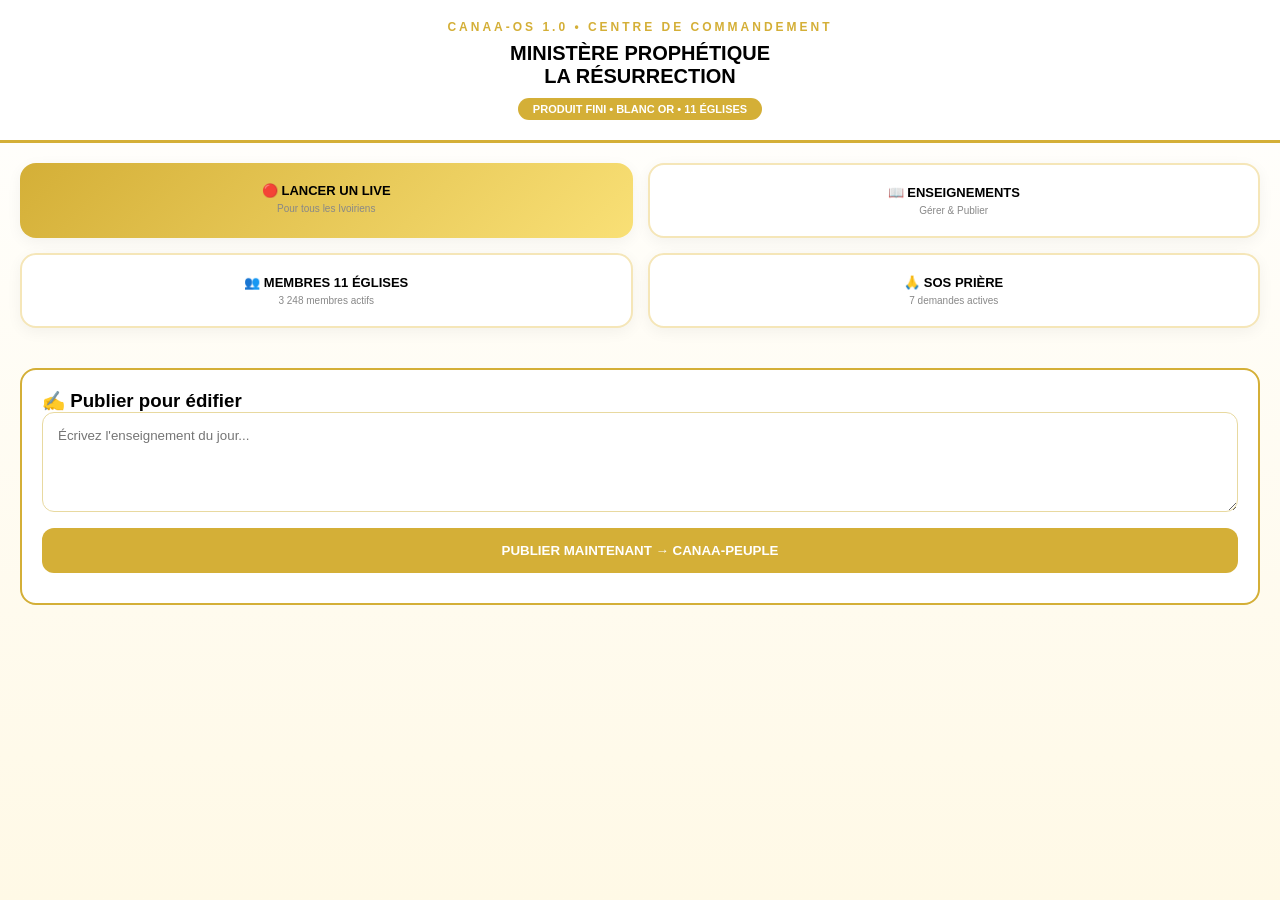
==== index.html @ 822b2a78 "Add initial index.html with layout and styles" ====
<!DOCTYPE html>
<html lang="fr">
<head>
<meta charset="UTF-8">
<meta name="viewport" content="width=device-width, initial-scale=1.0">
<title>CANAA-OS | LA RESURRECTION</title>
<style>
:root{--gold:#D4AF37;--white:#fff;--dark:#1A1A1A}
*{margin:0;padding:0;box-sizing:border-box;font-family:Segoe UI,sans-serif}
body{background:linear-gradient(#fff,#FFF9E6);min-height:100vh}
.header{background:#fff;border-bottom:3px solid var(--gold);padding:20px;text-align:center}
.header h1{font-size:12px;letter-spacing:3px;color:var(--gold);font-weight:800}
.header h2{font-size:20px;font-weight:900;text-transform:uppercase;margin-top:8px}
.badge{background:var(--gold);color:#fff;padding:5px 15px;border-radius:20px;font-size:11px;font-weight:700;margin-top:10px;display:inline-block}
.grid{display:grid;grid-template-columns:1fr 1fr;gap:15px;padding:20px}
.card{background:#fff;border:2px solid #F5E6B8;border-radius:16px;padding:20px;text-align:center;box-shadow:0 4px 15px rgba(0,0,0,.05)}
.card.gold{background:linear-gradient(135deg,#D4AF37,#F9E076);border:none}
.card h3{font-size:13px;font-weight:800}
.card p{font-size:10px;color:#888;margin-top:5px}
.publish{margin:20px;background:#fff;border-radius:16px;padding:20px;border:2px solid var(--gold)}
textarea{width:100%;border:1.5px solid #E8D9A0;border-radius:12px;padding:15px;min-height:100px;outline:none}
.btn{width:100%;margin-top:12px;background:var(--gold);color:#fff;border:none;padding:15px;border-radius:12px;font-weight:800;cursor:pointer}
</style>
</head>
<body>
<div class="header">
<h1>CANAA-OS 1.0 • CENTRE DE COMMANDEMENT</h1>
<h2>Ministère Prophétique<br>La Résurrection</h2>
<div class="badge">PRODUIT FINI • BLANC OR • 11 ÉGLISES</div>
</div>
<div class="grid">
<div class="card gold"><h3>🔴 LANCER UN LIVE</h3><p>Pour tous les Ivoiriens</p></div>
<div class="card"><h3>📖 ENSEIGNEMENTS</h3><p>Gérer & Publier</p></div>
<div class="card"><h3>👥 MEMBRES 11 ÉGLISES</h3><p>3 248 membres actifs</p></div>
<div class="card"><h3>🙏 SOS PRIÈRE</h3><p>7 demandes actives</p></div>
</div>
<div class="publish">
<h3>✍️ Publier pour édifier</h3>
<textarea id="msg" placeholder="Écrivez l'enseignement du jour..."></textarea>
<button class="btn" onclick="publier()">PUBLIER MAINTENANT → CANAA-PEUPLE</button>
<p id="ok" style="text-align:center;margin-top:10px;font-weight:700"></p>
</div>
<script>
function publier(){
 const v=document.getElementById('msg').value;
 if(!v)return alert('Écrivez l’enseignement!');
 document.getElementById('ok').innerText='✅ PUBLIÉ! Visible dans CANAA-PEUPLE pour toute la Côte d’Ivoire!';
 document.getElementById('ok').style.color='#D4AF37';
 localStorage.setItem('eglise','RESURRECTION');
 localStorage.setItem('last',v);
}
</script>
</body>
                           </html>
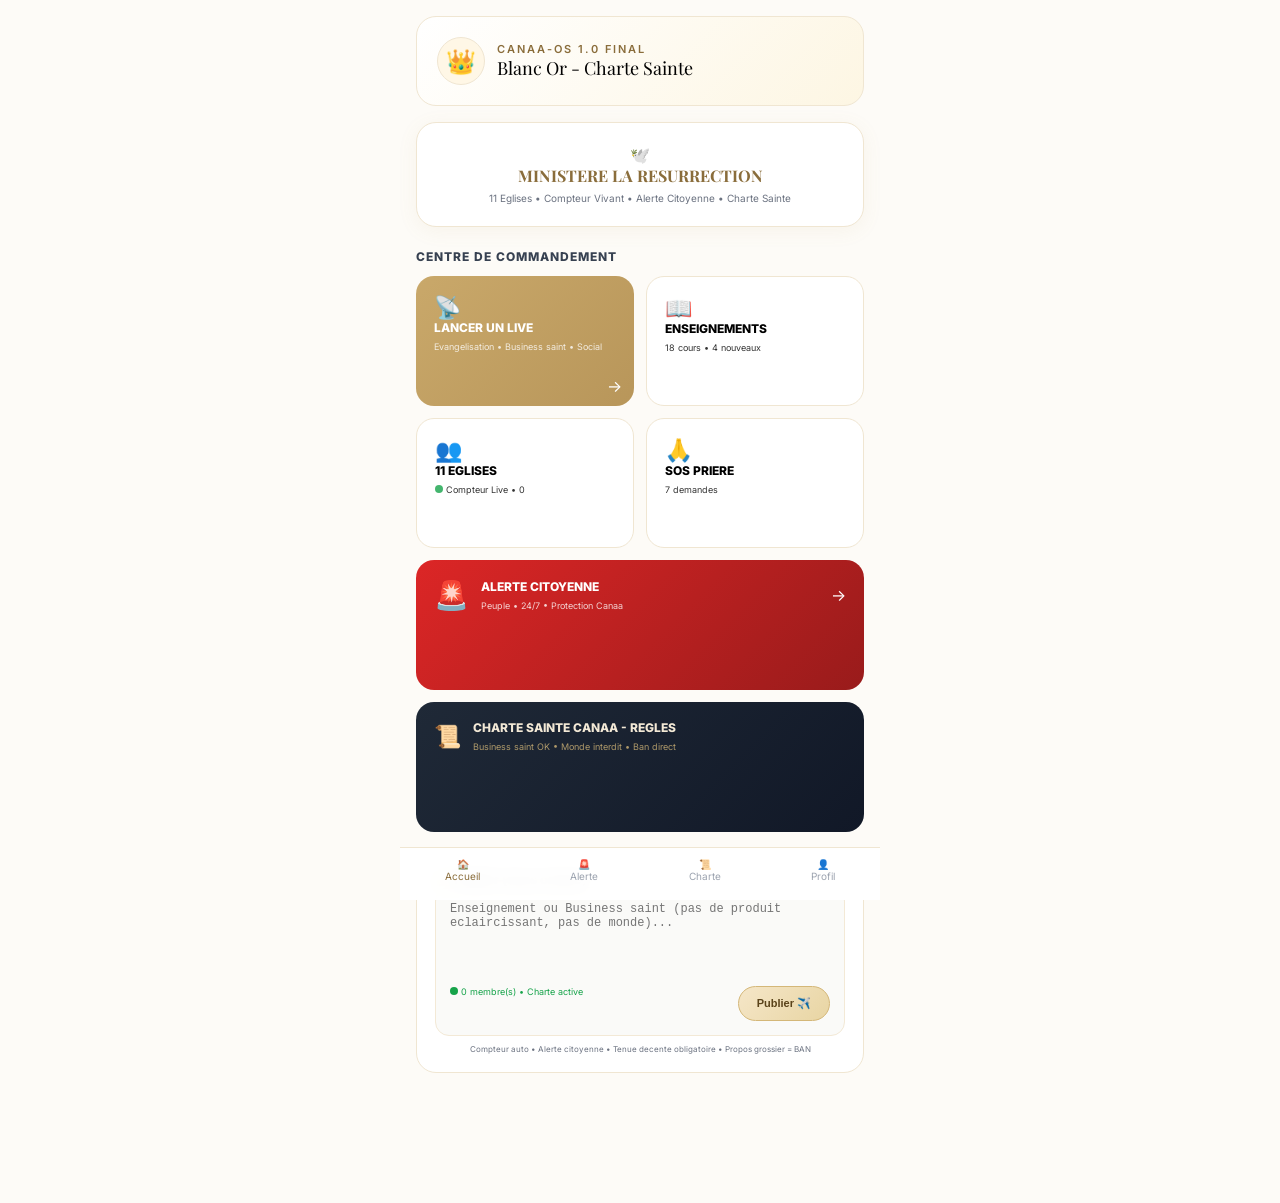
==== commit eb1bd701: "Refactor index.html for final version" ====
--- a/index.html
+++ b/index.html
@@ -1,54 +1,11 @@
-<!DOCTYPE html>
-<html lang="fr">
-<head>
-<meta charset="UTF-8">
-<meta name="viewport" content="width=device-width, initial-scale=1.0">
-<title>CANAA-OS | LA RESURRECTION</title>
-<style>
-:root{--gold:#D4AF37;--white:#fff;--dark:#1A1A1A}
-*{margin:0;padding:0;box-sizing:border-box;font-family:Segoe UI,sans-serif}
-body{background:linear-gradient(#fff,#FFF9E6);min-height:100vh}
-.header{background:#fff;border-bottom:3px solid var(--gold);padding:20px;text-align:center}
-.header h1{font-size:12px;letter-spacing:3px;color:var(--gold);font-weight:800}
-.header h2{font-size:20px;font-weight:900;text-transform:uppercase;margin-top:8px}
-.badge{background:var(--gold);color:#fff;padding:5px 15px;border-radius:20px;font-size:11px;font-weight:700;margin-top:10px;display:inline-block}
-.grid{display:grid;grid-template-columns:1fr 1fr;gap:15px;padding:20px}
-.card{background:#fff;border:2px solid #F5E6B8;border-radius:16px;padding:20px;text-align:center;box-shadow:0 4px 15px rgba(0,0,0,.05)}
-.card.gold{background:linear-gradient(135deg,#D4AF37,#F9E076);border:none}
-.card h3{font-size:13px;font-weight:800}
-.card p{font-size:10px;color:#888;margin-top:5px}
-.publish{margin:20px;background:#fff;border-radius:16px;padding:20px;border:2px solid var(--gold)}
-textarea{width:100%;border:1.5px solid #E8D9A0;border-radius:12px;padding:15px;min-height:100px;outline:none}
-.btn{width:100%;margin-top:12px;background:var(--gold);color:#fff;border:none;padding:15px;border-radius:12px;font-weight:800;cursor:pointer}
-</style>
-</head>
-<body>
-<div class="header">
-<h1>CANAA-OS 1.0 • CENTRE DE COMMANDEMENT</h1>
-<h2>Ministère Prophétique<br>La Résurrection</h2>
-<div class="badge">PRODUIT FINI • BLANC OR • 11 ÉGLISES</div>
-</div>
-<div class="grid">
-<div class="card gold"><h3>🔴 LANCER UN LIVE</h3><p>Pour tous les Ivoiriens</p></div>
-<div class="card"><h3>📖 ENSEIGNEMENTS</h3><p>Gérer & Publier</p></div>
-<div class="card"><h3>👥 MEMBRES 11 ÉGLISES</h3><p>3 248 membres actifs</p></div>
-<div class="card"><h3>🙏 SOS PRIÈRE</h3><p>7 demandes actives</p></div>
-</div>
-<div class="publish">
-<h3>✍️ Publier pour édifier</h3>
-<textarea id="msg" placeholder="Écrivez l'enseignement du jour..."></textarea>
-<button class="btn" onclick="publier()">PUBLIER MAINTENANT → CANAA-PEUPLE</button>
-<p id="ok" style="text-align:center;margin-top:10px;font-weight:700"></p>
-</div>
-<script>
-function publier(){
- const v=document.getElementById('msg').value;
- if(!v)return alert('Écrivez l’enseignement!');
- document.getElementById('ok').innerText='✅ PUBLIÉ! Visible dans CANAA-PEUPLE pour toute la Côte d’Ivoire!';
- document.getElementById('ok').style.color='#D4AF37';
- localStorage.setItem('eglise','RESURRECTION');
- localStorage.setItem('last',v);
-}
-</script>
-</body>
-                           </html>
+<!DOCTYPE html><html lang=fr><head><meta charset=UTF-8><meta name=viewport content="width=device-width,initial-scale=1"><title>CANAA-OS FINAL</title><link href="https://fonts.googleapis.com/css2?family=Inter:wght@400;600;700;800&family=Playfair+Display:wght@700&display=swap" rel=stylesheet><style>:root{--gold:#b8965a;--gd:#8a6d3b;--bg:#fdfbf7;--card:#fff;--mut:#6b7280;--bd:#f0e6d2}*{margin:0;padding:0;box-sizing:border-box}body{font-family:'Inter',sans-serif;background:var(--bg);max-width:480px;margin:0 auto;padding-bottom:110px}.h{margin:16px;background:linear-gradient(135deg,#fff 0%,#fdf6e3 100%);border-radius:20px;padding:20px;border:1px solid var(--bd)}.c{width:48px;height:48px;background:#fff7e6;border-radius:50%;display:flex;align-items:center;justify-content:center;border:1px solid var(--bd);font-size:24px}.m{background:var(--card);margin:0 16px;border-radius:20px;padding:22px;text-align:center;box-shadow:0 4px 20px rgba(184,150,90,.08);border:1px solid var(--bd)}.m h3{font-family:'Playfair Display',serif;color:var(--gd);font-size:16px}.t{margin:22px 16px 12px;font-size:12px;font-weight:800;letter-spacing:1px;color:#374151}.g{display:grid;grid-template-columns:1fr 1fr;gap:12px;margin:0 16px}.k{border-radius:18px;padding:18px;min-height:130px;display:flex;flex-direction:column;justify-content:space-between;cursor:pointer;border:1px solid var(--bd);position:relative}.k.gold{background:linear-gradient(135deg,#c9a86a 0%,#b8965a 100%);color:#fff;border:none}.k.w{background:var(--card)}.k.r{background:linear-gradient(135deg,#dc2626 0%,#991b1b 100%);color:#fff;border:none;animation:pu 2s infinite}@keyframes pu{0%,100%{box-shadow:0 0 0 0 rgba(220,38,38,.4)}50%{box-shadow:0 0 0 12px rgba(220,38,38,0)}}.k.ch{background:linear-gradient(135deg,#1f2937 0%,#111827 100%);color:#f3e9d6;border:none}.k h3{font-size:12px;font-weight:800}.k p{font-size:9px;margin-top:6px;opacity:.8}.pb{margin:20px 16px;background:var(--card);border-radius:20px;padding:18px;border:1px solid var(--bd)}.bx{background:#fafaf8;border:1px solid #f3e9d6;border-radius:14px;padding:14px}.bx textarea{width:100%;border:none;background:transparent;resize:none;outline:none;font-size:12px;min-height:70px}.btn{background:linear-gradient(135deg,#f5e6c8,#e8d5a3);border:1px solid #d4b778;color:#5a431a;padding:10px 18px;border-radius:20px;font-size:11px;font-weight:700;cursor:pointer}.nav{position:fixed;bottom:0;left:50%;transform:translateX(-50%);width:100%;max-width:480px;background:rgba(255,255,255,.95);backdrop-filter:blur(10px);border-top:1px solid var(--bd);display:flex;justify-content:space-around;padding:10px 0 18px}.ni{display:flex;flex-direction:column;align-items:center;font-size:10px;color:#9ca3af;cursor:pointer}.ni.ac{color:var(--gd)}.mo{position:fixed;inset:0;background:rgba(0,0,0,.6);display:none;align-items:flex-end;justify-content:center;z-index:60}.mo.op{display:flex}.mox{background:#fff;width:100%;max-width:480px;border-radius:24px 24px 0 0;padding:24px;max-height:85vh;overflow-y:auto}.mc{margin-top:16px;width:100%;padding:12px;background:#1f2937;color:#fff;border:none;border-radius:12px;font-weight:700;cursor:pointer}.ld{width:8px;height:8px;background:#16a34a;border-radius:50%;display:inline-block;animation:bl 1s infinite}@keyframes bl{0%,100%{opacity:1}50%{opacity:.3}}.bn{display:inline-block;background:#fee2e2;color:#991b1b;font-size:9px;padding:2px 6px;border-radius:10px;font-weight:700}</style></head><body><div class=h><div style="display:flex;align-items:center;gap:12px"><div class=c>👑</div><div><div style="font-size:11px;letter-spacing:2px;color:var(--gd);font-weight:600">CANAA-OS 1.0 FINAL</div><div style="font-family:'Playfair Display',serif;font-size:18px">Blanc Or - Charte Sainte</div></div></div></div><div class=m><div>🕊️</div><h3>MINISTERE LA RESURRECTION</h3><p style="font-size:10px;color:var(--mut);margin-top:6px">11 Eglises • Compteur Vivant • Alerte Citoyenne • Charte Sainte</p></div><div class=t>CENTRE DE COMMANDEMENT</div><div class=g><div class="k gold" onclick="om('live')"><div><div style="font-size:22px">📡</div><h3>LANCER UN LIVE</h3><p>Evangelisation • Business saint • Social</p></div><div style="position:absolute;right:12px;bottom:10px">→</div></div><div class="k w" onclick="om('ens')"><div><div style="font-size:22px">📖</div><h3>ENSEIGNEMENTS</h3><p>18 cours • 4 nouveaux</p></div></div><div class="k w" onclick="om('mem')"><div><div style="font-size:22px">👥</div><h3>11 EGLISES</h3><p><span class=ld></span> <span id=mc>Compteur Live • 0</span></p></div></div><div class="k w" onclick="om('pri')"><div><div style="font-size:22px">🙏</div><h3>SOS PRIERE</h3><p><span id=pc>7 demandes</span></p></div></div><div class="k r" onclick="om('ale')" style="grid-column:span 2"><div style="display:flex;align-items:center;gap:12px"><div style="font-size:28px">🚨</div><div><h3>ALERTE CITOYENNE</h3><p>Peuple • 24/7 • Protection Canaa</p></div><div style="margin-left:auto">→</div></div></div><div class="k ch" onclick="om('cha')" style="grid-column:span 2"><div style="display:flex;align-items:center;gap:12px"><div style="font-size:22px">📜</div><div><h3>CHARTE SAINTE CANAA - REGLES</h3><p style="color:#d4b778">Business saint OK • Monde interdit • Ban direct</p></div></div></div></div><div class=pb><h3 style="font-size:13px">✍️ Publier (sous charte)</h3><div class=bx><textarea id=ms placeholder="Enseignement ou Business saint (pas de produit eclaircissant, pas de monde)..."></textarea><div style="display:flex;justify-content:space-between;margin-top:10px;flex-wrap:wrap;gap:8px"><div style="font-size:9px;color:#16a34a"><span class=ld></span> <span class=co>0</span> • Charte active</div><button class=btn onclick="pub()">Publier ✈️</button></div></div><div style="font-size:8px;color:var(--mut);margin-top:8px;text-align:center">Compteur auto • Alerte citoyenne • Tenue decente obligatoire • Propos grossier = BAN</div></div><div class=nav><div class="ni ac"><span>🏠</span>Accueil</div><div class=ni onclick="om('ale')"><span>🚨</span>Alerte</div><div class=ni onclick="om('cha')"><span>📜</span>Charte</div><div class=ni onclick="om('pro')"><span>👤</span>Profil</div></div><div id=mo class=mo onclick="if(event.target.id=='mo')cm()"><div class=mox><h3 id=mt style="font-family:'Playfair Display',serif"></h3><div id=mx style="font-size:12px;color:#374151;line-height:1.6;margin-top:10px"></div><div id=ex></div><button class=mc onclick="cm()">Fermer</button></div></div><script>
+let TM=parseInt(localStorage.getItem('canaa_total')||'0'),TP=parseInt(localStorage.getItem('canaa_prayers')||'7'),TA=parseInt(localStorage.getItem('canaa_alertes')||'3');
+function uc(){document.querySelectorAll('.co').forEach(e=>e.textContent=TM+' membre(s)');let c=document.getElementById('mc');if(c)c.innerHTML=TM==0?'Compteur Live • 0':'<b>'+TM+'</b> membres • Live';let p=document.getElementById('pc');if(p)p.textContent=TP+' demandes';}uc();
+const chHtml=`<b style="color:#b8965a">📜 CHARTE SAINTE CANAA-OS</b><br><br><b>✅ AUTORISE:</b><br>• Evangelisation<br>• Business SAINT: vetements decents, nourriture, artisanat, livres chretiens<br>• Social style Apoutchou<br><br><b>❌ INTERDIT - BAN:</b><br>• <span class=bn>BAN</span> Propos grossier<br>• <span class=bn>BAN</span> Tenue denudee<br>• <span class=bn>BAN</span> Produits eclaircissants, tchaa<br>• <span class=bn>BAN</span> Monde: alcool, drogue, fetiche<br>• <span class=bn>BAN</span> Politique<br><br><i>Canaa est terre sainte.</i>`;
+const D={live:{t:'📡 Lancer un Live - Sous Charte',m:()=>`<b>Rappel Charte:</b><br>• Evangelisation, business saint, social propre<br>• Tenue decente obligatoire<br>• Pas de mot grossier<br>• Produits eclaircissants interdits<br><br>Actuellement <b>${TM} membre(s)</b> vont recevoir.<br>`,x:'<button onclick="alert(\'LIVE demarre sous charte sainte! 🔴\')" style="width:100%;padding:12px;background:linear-gradient(135deg,#c9a86a,#b8965a);color:white;border:none;border-radius:12px;font-weight:700;margin-top:10px">✅ J accepte Charte - Lancer Live 🔴</button>'},ens:{t:'📖 Enseignements',m:()=>'Bibliotheque sous charte.'},mem:{t:'👥 Compteur Vivant',m:()=>`Total: <b>${TM}</b><br>Comptabilise seul.`,x:'<button onclick="am()" style="margin-top:12px;width:100%;padding:12px;background:#b8965a;color:white;border:none;border-radius:12px;font-weight:700">+ Nouveau membre test</button>'},pri:{t:'🙏 SOS Priere',m:()=>`${TP} demandes.`},ale:{t:'🚨 Alerte Citoyenne',m:()=>`${TA} alertes. Integre 2 apps.`,x:'<input id=ai style="width:100%;padding:12px;border:1px solid #f0e6d2;border-radius:10px;font-size:12px;margin-top:8px" placeholder="Alerte: lieu + besoin"><button onclick="sa()" style="margin-top:12px;width:100%;padding:12px;background:#dc2626;color:white;border:none;border-radius:12px;font-weight:700">🚨 Envoyer Alerte</button>'},cha:{t:'📜 Charte Sainte Canaa',m:()=>chHtml,x:'<button onclick="alert(\'Charte validee ✅\')" style="margin-top:12px;width:100%;padding:12px;background:#1f2937;color:white;border:none;border-radius:12px;font-weight:700">✅ Valider Charte pour Play Store</button>'},pro:{t:'👤 Bunker PN3C',m:()=>'Final: Blanc Or + Compteur Live + Alerte + Charte Sainte<br>Pret pour 10 eglises + Play Store 2 apps.'}};
+function om(k){let d=D[k];if(!d)return;document.getElementById('mt').innerHTML=d.t;document.getElementById('mx').innerHTML=typeof d.m=='function'?d.m():d.m;document.getElementById('ex').innerHTML=d.x||'';document.getElementById('mo').classList.add('op');}
+function cm(){document.getElementById('mo').classList.remove('op');}
+function am(){TM++;localStorage.setItem('canaa_total',TM);uc();om('mem');}
+function sa(){let v=document.getElementById('ai');let t=v?v.value.trim():'';if(!t){alert('Ecris alerte');return}TA++;localStorage.setItem('canaa_alertes',TA);document.getElementById('mt').innerHTML='✅ Alerte Envoyee';document.getElementById('mx').innerHTML='"'+t+'"<br><br>→ 11 eglises notifiees';document.getElementById('ex').innerHTML='';}
+function pub(){let v=document.getElementById('ms').value.trim().toLowerCase();if(!v){alert('Ecris d abord');return}let bad=['eclaircissant','tchaa','akpi'];for(let w of bad){if(v.includes(w)){alert('❌ Produit interdit: '+w+' → BAN');return}}document.getElementById('mt').innerHTML='✅ Publie sous Charte';document.getElementById('mx').innerHTML='"'+document.getElementById('ms').value.substring(0,100)+'"<br><br>→ Valide<br>→ '+TM+' touches';document.getElementById('ex').innerHTML='';document.getElementById('mo').classList.add('op');document.getElementById('ms').value='';}
+</script></body></html>
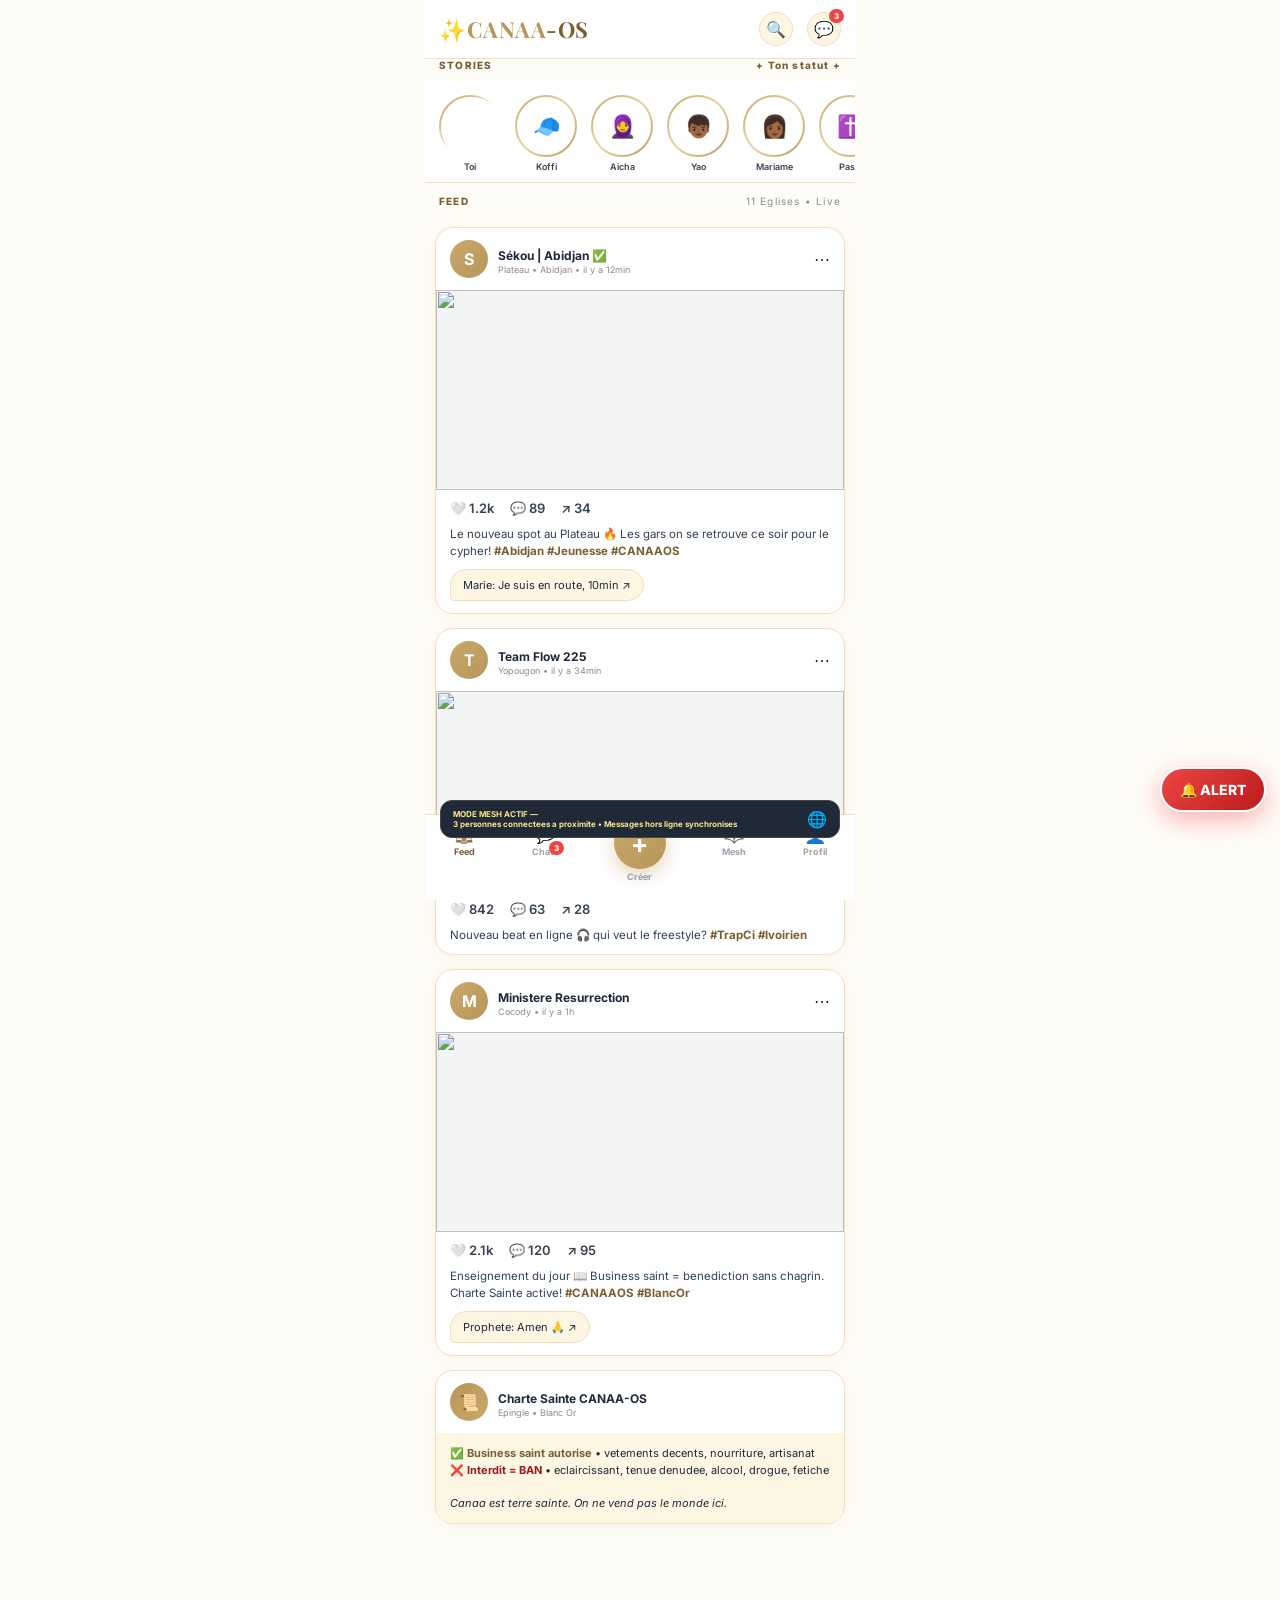
==== commit 3c4cf9d4: "Update index.html with new structure and styles" ====
--- a/index.html
+++ b/index.html
@@ -1,11 +1,18 @@
-<!DOCTYPE html><html lang=fr><head><meta charset=UTF-8><meta name=viewport content="width=device-width,initial-scale=1"><title>CANAA-OS FINAL</title><link href="https://fonts.googleapis.com/css2?family=Inter:wght@400;600;700;800&family=Playfair+Display:wght@700&display=swap" rel=stylesheet><style>:root{--gold:#b8965a;--gd:#8a6d3b;--bg:#fdfbf7;--card:#fff;--mut:#6b7280;--bd:#f0e6d2}*{margin:0;padding:0;box-sizing:border-box}body{font-family:'Inter',sans-serif;background:var(--bg);max-width:480px;margin:0 auto;padding-bottom:110px}.h{margin:16px;background:linear-gradient(135deg,#fff 0%,#fdf6e3 100%);border-radius:20px;padding:20px;border:1px solid var(--bd)}.c{width:48px;height:48px;background:#fff7e6;border-radius:50%;display:flex;align-items:center;justify-content:center;border:1px solid var(--bd);font-size:24px}.m{background:var(--card);margin:0 16px;border-radius:20px;padding:22px;text-align:center;box-shadow:0 4px 20px rgba(184,150,90,.08);border:1px solid var(--bd)}.m h3{font-family:'Playfair Display',serif;color:var(--gd);font-size:16px}.t{margin:22px 16px 12px;font-size:12px;font-weight:800;letter-spacing:1px;color:#374151}.g{display:grid;grid-template-columns:1fr 1fr;gap:12px;margin:0 16px}.k{border-radius:18px;padding:18px;min-height:130px;display:flex;flex-direction:column;justify-content:space-between;cursor:pointer;border:1px solid var(--bd);position:relative}.k.gold{background:linear-gradient(135deg,#c9a86a 0%,#b8965a 100%);color:#fff;border:none}.k.w{background:var(--card)}.k.r{background:linear-gradient(135deg,#dc2626 0%,#991b1b 100%);color:#fff;border:none;animation:pu 2s infinite}@keyframes pu{0%,100%{box-shadow:0 0 0 0 rgba(220,38,38,.4)}50%{box-shadow:0 0 0 12px rgba(220,38,38,0)}}.k.ch{background:linear-gradient(135deg,#1f2937 0%,#111827 100%);color:#f3e9d6;border:none}.k h3{font-size:12px;font-weight:800}.k p{font-size:9px;margin-top:6px;opacity:.8}.pb{margin:20px 16px;background:var(--card);border-radius:20px;padding:18px;border:1px solid var(--bd)}.bx{background:#fafaf8;border:1px solid #f3e9d6;border-radius:14px;padding:14px}.bx textarea{width:100%;border:none;background:transparent;resize:none;outline:none;font-size:12px;min-height:70px}.btn{background:linear-gradient(135deg,#f5e6c8,#e8d5a3);border:1px solid #d4b778;color:#5a431a;padding:10px 18px;border-radius:20px;font-size:11px;font-weight:700;cursor:pointer}.nav{position:fixed;bottom:0;left:50%;transform:translateX(-50%);width:100%;max-width:480px;background:rgba(255,255,255,.95);backdrop-filter:blur(10px);border-top:1px solid var(--bd);display:flex;justify-content:space-around;padding:10px 0 18px}.ni{display:flex;flex-direction:column;align-items:center;font-size:10px;color:#9ca3af;cursor:pointer}.ni.ac{color:var(--gd)}.mo{position:fixed;inset:0;background:rgba(0,0,0,.6);display:none;align-items:flex-end;justify-content:center;z-index:60}.mo.op{display:flex}.mox{background:#fff;width:100%;max-width:480px;border-radius:24px 24px 0 0;padding:24px;max-height:85vh;overflow-y:auto}.mc{margin-top:16px;width:100%;padding:12px;background:#1f2937;color:#fff;border:none;border-radius:12px;font-weight:700;cursor:pointer}.ld{width:8px;height:8px;background:#16a34a;border-radius:50%;display:inline-block;animation:bl 1s infinite}@keyframes bl{0%,100%{opacity:1}50%{opacity:.3}}.bn{display:inline-block;background:#fee2e2;color:#991b1b;font-size:9px;padding:2px 6px;border-radius:10px;font-weight:700}</style></head><body><div class=h><div style="display:flex;align-items:center;gap:12px"><div class=c>👑</div><div><div style="font-size:11px;letter-spacing:2px;color:var(--gd);font-weight:600">CANAA-OS 1.0 FINAL</div><div style="font-family:'Playfair Display',serif;font-size:18px">Blanc Or - Charte Sainte</div></div></div></div><div class=m><div>🕊️</div><h3>MINISTERE LA RESURRECTION</h3><p style="font-size:10px;color:var(--mut);margin-top:6px">11 Eglises • Compteur Vivant • Alerte Citoyenne • Charte Sainte</p></div><div class=t>CENTRE DE COMMANDEMENT</div><div class=g><div class="k gold" onclick="om('live')"><div><div style="font-size:22px">📡</div><h3>LANCER UN LIVE</h3><p>Evangelisation • Business saint • Social</p></div><div style="position:absolute;right:12px;bottom:10px">→</div></div><div class="k w" onclick="om('ens')"><div><div style="font-size:22px">📖</div><h3>ENSEIGNEMENTS</h3><p>18 cours • 4 nouveaux</p></div></div><div class="k w" onclick="om('mem')"><div><div style="font-size:22px">👥</div><h3>11 EGLISES</h3><p><span class=ld></span> <span id=mc>Compteur Live • 0</span></p></div></div><div class="k w" onclick="om('pri')"><div><div style="font-size:22px">🙏</div><h3>SOS PRIERE</h3><p><span id=pc>7 demandes</span></p></div></div><div class="k r" onclick="om('ale')" style="grid-column:span 2"><div style="display:flex;align-items:center;gap:12px"><div style="font-size:28px">🚨</div><div><h3>ALERTE CITOYENNE</h3><p>Peuple • 24/7 • Protection Canaa</p></div><div style="margin-left:auto">→</div></div></div><div class="k ch" onclick="om('cha')" style="grid-column:span 2"><div style="display:flex;align-items:center;gap:12px"><div style="font-size:22px">📜</div><div><h3>CHARTE SAINTE CANAA - REGLES</h3><p style="color:#d4b778">Business saint OK • Monde interdit • Ban direct</p></div></div></div></div><div class=pb><h3 style="font-size:13px">✍️ Publier (sous charte)</h3><div class=bx><textarea id=ms placeholder="Enseignement ou Business saint (pas de produit eclaircissant, pas de monde)..."></textarea><div style="display:flex;justify-content:space-between;margin-top:10px;flex-wrap:wrap;gap:8px"><div style="font-size:9px;color:#16a34a"><span class=ld></span> <span class=co>0</span> • Charte active</div><button class=btn onclick="pub()">Publier ✈️</button></div></div><div style="font-size:8px;color:var(--mut);margin-top:8px;text-align:center">Compteur auto • Alerte citoyenne • Tenue decente obligatoire • Propos grossier = BAN</div></div><div class=nav><div class="ni ac"><span>🏠</span>Accueil</div><div class=ni onclick="om('ale')"><span>🚨</span>Alerte</div><div class=ni onclick="om('cha')"><span>📜</span>Charte</div><div class=ni onclick="om('pro')"><span>👤</span>Profil</div></div><div id=mo class=mo onclick="if(event.target.id=='mo')cm()"><div class=mox><h3 id=mt style="font-family:'Playfair Display',serif"></h3><div id=mx style="font-size:12px;color:#374151;line-height:1.6;margin-top:10px"></div><div id=ex></div><button class=mc onclick="cm()">Fermer</button></div></div><script>
-let TM=parseInt(localStorage.getItem('canaa_total')||'0'),TP=parseInt(localStorage.getItem('canaa_prayers')||'7'),TA=parseInt(localStorage.getItem('canaa_alertes')||'3');
-function uc(){document.querySelectorAll('.co').forEach(e=>e.textContent=TM+' membre(s)');let c=document.getElementById('mc');if(c)c.innerHTML=TM==0?'Compteur Live • 0':'<b>'+TM+'</b> membres • Live';let p=document.getElementById('pc');if(p)p.textContent=TP+' demandes';}uc();
-const chHtml=`<b style="color:#b8965a">📜 CHARTE SAINTE CANAA-OS</b><br><br><b>✅ AUTORISE:</b><br>• Evangelisation<br>• Business SAINT: vetements decents, nourriture, artisanat, livres chretiens<br>• Social style Apoutchou<br><br><b>❌ INTERDIT - BAN:</b><br>• <span class=bn>BAN</span> Propos grossier<br>• <span class=bn>BAN</span> Tenue denudee<br>• <span class=bn>BAN</span> Produits eclaircissants, tchaa<br>• <span class=bn>BAN</span> Monde: alcool, drogue, fetiche<br>• <span class=bn>BAN</span> Politique<br><br><i>Canaa est terre sainte.</i>`;
-const D={live:{t:'📡 Lancer un Live - Sous Charte',m:()=>`<b>Rappel Charte:</b><br>• Evangelisation, business saint, social propre<br>• Tenue decente obligatoire<br>• Pas de mot grossier<br>• Produits eclaircissants interdits<br><br>Actuellement <b>${TM} membre(s)</b> vont recevoir.<br>`,x:'<button onclick="alert(\'LIVE demarre sous charte sainte! 🔴\')" style="width:100%;padding:12px;background:linear-gradient(135deg,#c9a86a,#b8965a);color:white;border:none;border-radius:12px;font-weight:700;margin-top:10px">✅ J accepte Charte - Lancer Live 🔴</button>'},ens:{t:'📖 Enseignements',m:()=>'Bibliotheque sous charte.'},mem:{t:'👥 Compteur Vivant',m:()=>`Total: <b>${TM}</b><br>Comptabilise seul.`,x:'<button onclick="am()" style="margin-top:12px;width:100%;padding:12px;background:#b8965a;color:white;border:none;border-radius:12px;font-weight:700">+ Nouveau membre test</button>'},pri:{t:'🙏 SOS Priere',m:()=>`${TP} demandes.`},ale:{t:'🚨 Alerte Citoyenne',m:()=>`${TA} alertes. Integre 2 apps.`,x:'<input id=ai style="width:100%;padding:12px;border:1px solid #f0e6d2;border-radius:10px;font-size:12px;margin-top:8px" placeholder="Alerte: lieu + besoin"><button onclick="sa()" style="margin-top:12px;width:100%;padding:12px;background:#dc2626;color:white;border:none;border-radius:12px;font-weight:700">🚨 Envoyer Alerte</button>'},cha:{t:'📜 Charte Sainte Canaa',m:()=>chHtml,x:'<button onclick="alert(\'Charte validee ✅\')" style="margin-top:12px;width:100%;padding:12px;background:#1f2937;color:white;border:none;border-radius:12px;font-weight:700">✅ Valider Charte pour Play Store</button>'},pro:{t:'👤 Bunker PN3C',m:()=>'Final: Blanc Or + Compteur Live + Alerte + Charte Sainte<br>Pret pour 10 eglises + Play Store 2 apps.'}};
+<!DOCTYPE html><html lang=fr><head><meta charset=UTF-8><meta name=viewport content="width=device-width,initial-scale=1"><meta name=color-scheme content=light><title>CANAA-OS Blanc Or</title><link href="https://fonts.googleapis.com/css2?family=Inter:wght@400;600;700;800&family=Playfair+Display:wght@700&display=swap" rel=stylesheet><style>html{color-scheme:light}:root{--gold:#b8965a;--gd:#7a5e33;--bg:#fefcf6;--card:#ffffff;--bd:#efdfbe;--txt:#1e293b;--mut:#8b8b8b;--red:#ef4444}*{margin:0;padding:0;box-sizing:border-box}body{font-family:'Inter',sans-serif;background:var(--bg)!important;color:var(--txt)!important;max-width:430px;margin:0 auto;min-height:100vh;padding-bottom:120px}.top{position:sticky;top:0;z-index:20;background:var(--card)!important;border-bottom:1.5px solid var(--bd);padding:12px 14px;display:flex;align-items:center;justify-content:space-between}.logo{font-family:'Playfair Display',serif;font-weight:700;font-size:22px;letter-spacing:.5px;color:var(--gd)}.logo span{color:var(--gold)}.topIcons{display:flex;gap:14px;align-items:center}.iconBtn{width:34px;height:34px;border-radius:50%;background:#fdf6e3;border:1.5px solid var(--bd);display:flex;align-items:center;justify-content:center;font-size:16px;cursor:pointer;position:relative}.badge{position:absolute;top:-4px;right:-4px;background:var(--red);color:#fff;font-size:8px;font-weight:800;padding:2px 5px;border-radius:10px}.stories{padding:14px 0 10px 14px;background:var(--card)!important;border-bottom:1px solid var(--bd);overflow-x:auto;white-space:nowrap;scrollbar-width:none}.stories::-webkit-scrollbar{display:none}.sec{font-size:10px;font-weight:800;letter-spacing:1.2px;color:var(--gd);margin:0 14px 10px;display:flex;justify-content:space-between}.story{display:inline-block;text-align:center;margin-right:14px;cursor:pointer;vertical-align:top}.av{width:62px;height:62px;border-radius:50%;padding:2px;background:linear-gradient(135deg,#c9a86a,#e8d5a3,#b8965a);display:flex;align-items:center;justify-content:center;position:relative}.av div{width:100%;height:100%;border-radius:50%;background:#fff;display:flex;align-items:center;justify-content:center;font-size:22px;border:2px solid #fff}.plus{position:absolute;bottom:-2px;right:-2px;width:20px;height:20px;background:var(--gold);color:#fff;border-radius:50%;display:flex;align-items:center;justify-content:center;font-size:12px;font-weight:800;border:2px solid #fff}.story span{font-size:9px;font-weight:600;margin-top:4px;display:block;color:#374151}.feed{padding:10px 0}.post{background:var(--card)!important;margin:0 10px 14px;border-radius:18px;border:1.5px solid var(--bd);overflow:hidden;box-shadow:0 2px 14px rgba(184,150,90,.07)}.ph{display:flex;align-items:center;gap:10px;padding:12px 14px}.phAv{width:38px;height:38px;border-radius:50%;background:linear-gradient(135deg,#c9a86a,#b8965a);display:flex;align-items:center;justify-content:center;font-size:16px;color:#fff;font-weight:700}.phInfo b{font-size:12px}.phInfo div{font-size:9px;color:var(--mut)}.postImg{width:100%;height:200px;object-fit:cover;background:#f3f4f6;display:block}.postActions{display:flex;gap:16px;padding:10px 14px;align-items:center}.act{font-size:13px;display:flex;align-items:center;gap:4px;cursor:pointer;font-weight:600;color:#374151}.caption{padding:0 14px 10px;font-size:11.5px;line-height:1.45;color:#334155}.tag{color:var(--gd);font-weight:700}.commentBubble{background:#fdf6e3;border:1px solid var(--bd);border-radius:16px 16px 16px 4px;padding:8px 12px;margin:0 14px 12px;display:inline-block;font-size:11px}.nav{position:fixed;bottom:0;left:50%;transform:translateX(-50%);width:100%;max-width:430px;background:rgba(255,255,255,.97)!important;backdrop-filter:blur(12px);border-top:1.5px solid var(--bd);display:flex;justify-content:space-around;padding:8px 0 18px;z-index:40}.ni{display:flex;flex-direction:column;align-items:center;font-size:9px;font-weight:700;color:#9ca3af;cursor:pointer;gap:2px}.ni.ac{color:var(--gd)}.niCenter{width:52px;height:52px;background:linear-gradient(135deg,#c9a86a,#b8965a);border-radius:50%;display:flex;align-items:center;justify-content:center;color:#fff;font-size:26px;box-shadow:0 6px 18px rgba(184,150,90,.4);margin-top:-6px}.alertFloat{position:fixed;bottom:88px;right:14px;z-index:45;background:linear-gradient(135deg,#ef4444,#b91c1c);color:#fff;padding:12px 18px;border-radius:30px;font-weight:800;font-size:14px;display:flex;align-items:center;gap:6px;box-shadow:0 8px 24px rgba(239,68,68,.4);cursor:pointer;animation:pu 2s infinite;border:2px solid #fff}.meshBar{position:fixed;bottom:62px;left:50%;transform:translateX(-50%);width:92%;max-width:400px;background:#1f2937;color:#fde68a;padding:8px 12px;border-radius:12px;font-size:8px;font-weight:700;display:flex;justify-content:space-between;align-items:center;z-index:41;border:1px solid #444}.mo{position:fixed;inset:0;background:rgba(0,0,0,.5);display:none;align-items:flex-end;justify-content:center;z-index:90}.mo.op{display:flex}.mox{background:#fff!important;width:100%;max-width:430px;border-radius:24px 24px 0 0;padding:20px;max-height:85vh;overflow-y:auto}.mc{margin-top:14px;width:100%;padding:12px;background:#1f2937;color:#fff;border:none;border-radius:12px;font-weight:700}@keyframes pu{0%,100%{box-shadow:0 8px 24px rgba(239,68,68,.4)}50%{box-shadow:0 8px 24px rgba(239,68,68,.4),0 0 0 12px rgba(239,68,68,.12)}}.liveVideo{width:100%;border-radius:14px;background:#000;max-height:220px;margin-top:10px}
+</style></head><body><div class=top><div class=logo>✨<span>CANAA</span>-OS</div><div class=topIcons><div class=iconBtn onclick="om('search')">🔍</div><div class=iconBtn onclick="om('chat')">💬<div class=badge>3</div></div></div></div><div class=sec><span>STORIES</span><span style="cursor:pointer" onclick="om('story')">+ Ton statut +</span></div><div class=stories id=stories></div><div class=sec style="margin-top:12px"><span>FEED</span><span style="font-weight:400;color:var(--mut)">11 Eglises • Live</span></div><div class=feed id=feed></div><div class=alertFloat onclick="om('ale')">🔔 ALERT</div><div class=meshBar><div><b>MODE MESH ACTIF —</b><br>3 personnes connectees a proximite • Messages hors ligne synchronises</div><div style="font-size:16px">🌐</div></div><div class=nav><div class="ni ac" onclick="window.scrollTo({top:0,behavior:'smooth'})"><span style="font-size:18px">🏠</span>Feed</div><div class=ni onclick="om('chat')"><span style="font-size:18px">💬</span>Chats<div class=badge style="position:relative;top:-18px;left:12px">3</div></div><div class=ni onclick="om('live')"><div class=niCenter>+</div>Créer</div><div class=ni onclick="om('mesh')"><span style="font-size:18px">🕸️</span>Mesh</div><div class=ni onclick="om('pro')"><span style="font-size:18px">👤</span>Profil</div></div><div id=mo class=mo onclick="if(event.target.id=='mo')cm()"><div class=mox><h3 id=mt style="font-family:'Playfair Display',serif"></h3><div id=mx style="font-size:13px;color:#374151;line-height:1.6;margin-top:10px"></div><div id=ex></div><button class=mc onclick="cm()">Fermer</button></div></div>
+<script>
+let TM=parseInt(localStorage.getItem('canaa_total')||'3248'),TA=parseInt(localStorage.getItem('canaa_alertes')||'3');
+const users=[{n:'Toi',e:'👑',me:true},{n:'Koffi',e:'🧢'},{n:'Aicha',e:'🧕'},{n:'Yao',e:'👦🏾'},{n:'Mariame',e:'👩🏾'},{n:'Past.',e:'✝️'}];
+function renderStories(){let c=document.getElementById('stories');c.innerHTML=users.map(u=>`<div class=story onclick="om('story')"><div class=av><div>${u.e}</div>${u.me?'<div class=plus>+</div>':''}</div><span>${u.n}</span></div>`).join('');}
+const posts=[{user:'Sékou | Abidjan',loc:'Plateau • Abidjan',time:'il y a 12min',img:'https://images.unsplash.com/photo-1480714378408-67cf0d13bc1b?w=600',likes:'1.2k',com:'89',share:'34',cap:'Le nouveau spot au Plateau 🔥 Les gars on se retrouve ce soir pour le cypher! #Abidjan #Jeunesse #CANAAOS',reply:'Marie: Je suis en route, 10min'},{user:'Team Flow 225',loc:'Yopougon • il y a 34min',time:'',img:'https://images.unsplash.com/photo-1516450360452-9312abbf6f7e?w=600',likes:'842',com:'63',share:'28',cap:'Nouveau beat en ligne 🎧 qui veut le freestyle? #TrapCi #Ivoirien',reply:''},{user:'Ministere Resurrection',loc:'Cocody • il y a 1h',time:'',img:'https://images.unsplash.com/photo-1504052434569-70ad5836ab65?w=600',likes:'2.1k',com:'120',share:'95',cap:'Enseignement du jour 📖 Business saint = benediction sans chagrin. Charte Sainte active! #CANAAOS #BlancOr',reply:'Prophete: Amen 🙏'}];
+function renderFeed(){let f=document.getElementById('feed');f.innerHTML=posts.map(p=>`<div class=post><div class=ph><div class=phAv>${p.user[0]}</div><div class=phInfo><b>${p.user} ${p.user.includes('Sékou')?'✅':''}</b><div>${p.loc}${p.time?' • '+p.time:''}</div></div><div style="margin-left:auto">⋯</div></div><img class=postImg src="${p.img}" alt=""><div class=postActions><div class=act onclick="like(this)">🤍 ${p.likes}</div><div class=act>💬 ${p.com}</div><div class=act>↗️ ${p.share}</div></div><div class=caption>${p.cap.replace(/#\w+/g,m=>`<span class=tag>${m}</span>`)}</div>${p.reply?`<div class=commentBubble>${p.reply} ↗️</div>`:''}</div>`).join('')+`<div class=post><div class=ph><div class=phAv style="background:linear-gradient(135deg,#b8965a,#c9a86a)">📜</div><div class=phInfo><b>Charte Sainte CANAA-OS</b><div>Epingle • Blanc Or</div></div></div><div style="padding:12px 14px;font-size:11px;line-height:1.5;background:#fdf6e3"><b style="color:#7a5e33">✅ Business saint autorise</b> • vetements decents, nourriture, artisanat<br><b style="color:#991b1b">❌ Interdit = BAN</b> • eclaircissant, tenue denudee, alcool, drogue, fetiche<br><br><i>Canaa est terre sainte. On ne vend pas le monde ici.</i></div></div>`;}
+function like(el){el.innerHTML='❤️ '+el.textContent.split(' ')[1];}
+const D={search:{t:'🔍 Recherche CANAA-OS',m:()=>'Recherche parmi les 11 eglises...<br><br><input style="width:100%;padding:12px;border:1.5px solid #efdfbe;border-radius:12px" placeholder="Rechercher...">'},chat:{t:'💬 Chats - 3 nouveaux',m:()=>['Koffi','Aicha','Team Flow 225'].map(n=>`<div style="padding:12px;border:1px solid #efdfbe;border-radius:12px;margin-top:8px;display:flex;gap:10px"><div style="width:36px;height:36px;background:#fdf6e3;border-radius:50%;display:flex;align-items:center;justify-content:center">👤</div><div><b style="font-size:12px">${n}</b><div style="font-size:10px;color:#6b7280">Nouveau message • il y a 2min</div></div></div>`).join('')},story:{t:'✨ Stories',m:()=>`<b>Ajoute ton statut</b><br>Partage un moment sous charte sainte<br><br><div style="background:#fdf6e3;border:2px dashed #d4b778;padding:20px;border-radius:14px;text-align:center">📸<br>Clique pour ajouter photo/video</div>`,x:'<button onclick="alert(\'Story ajoutee en Blanc Or ✅\')" style="width:100%;padding:12px;background:linear-gradient(135deg,#c9a86a,#b8965a);color:#fff;border:none;border-radius:12px;font-weight:800;margin-top:12px">Publier Story</button>'},live:{t:'📡 Creer - Live / Post',m:()=>`<div style="display:grid;grid-template-columns:1fr 1fr;gap:10px"><div onclick="om('liveCam')" style="background:linear-gradient(135deg,#c9a86a,#b8965a);color:#fff;padding:16px;border-radius:14px;text-align:center;cursor:pointer"><div style="font-size:20px">📡</div><b style="font-size:11px">LIVE</b></div><div onclick="om('post')" style="background:#fff;border:1.5px solid #efdfbe;padding:16px;border-radius:14px;text-align:center;cursor:pointer"><div style="font-size:20px">📝</div><b style="font-size:11px">POST</b></div></div><video id=liveVid class=liveVideo autoplay muted playsinline style="display:none"></video><div id=liveStatus style="font-size:11px;margin-top:8px"></div>`,x:'<button onclick="startLive()" style="width:100%;padding:12px;background:#b8965a;color:#fff;border:none;border-radius:12px;font-weight:800;margin-top:10px">Activer Camera 🔴</button>'},liveCam:{t:'📡 LIVE - Sous Charte',m:()=>`<div style="background:#fff7e6;padding:10px;border-radius:10px;font-size:11px">Charte: tenue decente, pas de gros mot, pas d eclaircissant<br><b>${TM}</b> membres vont te voir</div><video id=liveVid2 class=liveVideo autoplay muted playsinline></video><div id=liveStatus2></div>`,x:'<button onclick="startLive2()" style="width:100%;padding:12px;background:#b8965a;color:#fff;border:none;border-radius:12px;font-weight:800;margin-top:10px">Lancer Live Maintenant 🔴</button>'},post:{t:'📝 Nouveau Post Blanc Or',m:()=>`<textarea id=newPost style="width:100%;min-height:80px;padding:12px;border:1.5px solid #efdfbe;border-radius:12px" placeholder="Quoi de neuf sous charte sainte?"></textarea><div style="font-size:9px;color:#6b7280;margin-top:6px">Blanc Or • Pas de monde • Eclaircissant = BAN</div>`,x:'<button onclick="publishPost()" style="width:100%;padding:12px;background:linear-gradient(135deg,#c9a86a,#b8965a);color:#fff;border:none;border-radius:12px;font-weight:800;margin-top:10px">Publier en Blanc Or ✈️</button>'},ale:{t:'🚨 Alerte Citoyenne - Flottant',m:()=>`<div style="font-size:11px">${TA} alertes. Bouton flottant comme dans ta capture.<br><br></div><input id=ai style="width:100%;padding:12px;border:1.5px solid #fecaca;border-radius:12px" placeholder="Lieu + besoin ex: Marche sicogi">`,x:'<button onclick="sa()" style="width:100%;padding:13px;background:#dc2626;color:#fff;border:none;border-radius:12px;font-weight:800;margin-top:10px">🚨 Envoyer ALERTE</button>'},mesh:{t:'🕸️ Mesh - Hors ligne',m:()=>'Mode Mesh actif: 3 personnes a proximite. Messages hors ligne synchronises.'},pro:{t:'👤 CANAA-OS Blanc Or',m:()=>`<div style="background:linear-gradient(135deg,#fff,#fdf6e3);border:1.5px solid #efdfbe;padding:14px;border-radius:14px"><b style="color:#7a5e33">CANAA-OS v1.0 Blanc Or</b><br><span style="font-size:11px">11 eglises<br>Compteur: ${TM} • Alertes: ${TA}<br>Style: WhatsApp + Instagram<br>Bouton ALERT flottant actif ✅</span></div>`}};
 function om(k){let d=D[k];if(!d)return;document.getElementById('mt').innerHTML=d.t;document.getElementById('mx').innerHTML=typeof d.m=='function'?d.m():d.m;document.getElementById('ex').innerHTML=d.x||'';document.getElementById('mo').classList.add('op');}
 function cm(){document.getElementById('mo').classList.remove('op');}
-function am(){TM++;localStorage.setItem('canaa_total',TM);uc();om('mem');}
-function sa(){let v=document.getElementById('ai');let t=v?v.value.trim():'';if(!t){alert('Ecris alerte');return}TA++;localStorage.setItem('canaa_alertes',TA);document.getElementById('mt').innerHTML='✅ Alerte Envoyee';document.getElementById('mx').innerHTML='"'+t+'"<br><br>→ 11 eglises notifiees';document.getElementById('ex').innerHTML='';}
-function pub(){let v=document.getElementById('ms').value.trim().toLowerCase();if(!v){alert('Ecris d abord');return}let bad=['eclaircissant','tchaa','akpi'];for(let w of bad){if(v.includes(w)){alert('❌ Produit interdit: '+w+' → BAN');return}}document.getElementById('mt').innerHTML='✅ Publie sous Charte';document.getElementById('mx').innerHTML='"'+document.getElementById('ms').value.substring(0,100)+'"<br><br>→ Valide<br>→ '+TM+' touches';document.getElementById('ex').innerHTML='';document.getElementById('mo').classList.add('op');document.getElementById('ms').value='';}
+async function startLive(){let v=document.getElementById('liveVid'),s=document.getElementById('liveStatus');try{let st=await navigator.mediaDevices.getUserMedia({video:true,audio:true});v.srcObject=st;v.style.display='block';if(s)s.innerHTML='🔴 LIVE ACTIF Blanc Or';window._s=st;}catch(e){if(s)s.innerHTML='❌ Camera refusee';}}
+async function startLive2(){let v=document.getElementById('liveVid2'),s=document.getElementById('liveStatus2');try{let st=await navigator.mediaDevices.getUserMedia({video:true,audio:true});v.srcObject=st;if(s)s.innerHTML='🔴 EN DIRECT - '+TM+' membres';window._s=st;}catch(e){if(s)s.innerHTML='❌ Camera refusee';}}
+function sa(){let v=document.getElementById('ai');let t=v?v.value.trim():'';if(!t){alert('Ecris alerte');return}TA++;localStorage.setItem('canaa_alertes',TA);document.getElementById('mt').innerHTML='✅ Alerte Envoyee';document.getElementById('mx').innerHTML=`"${t}" → 11 eglises notifiees`;document.getElementById('ex').innerHTML='';}
+function publishPost(){let v=document.getElementById('newPost');let t=v?v.value.trim():'';if(!t){alert('Ecris quelque chose');return}if(t.toLowerCase().includes('eclaircissant')||t.toLowerCase().includes('tchaa')){alert('❌ Interdit → BAN');return}posts.unshift({user:'Toi',loc:'Maintenant',time:'',img:'https://images.unsplash.com/photo-1498050108023-c5249f4df085?w=600',likes:'0',com:'0',share:'0',cap:t,reply:''});renderFeed();cm();window.scrollTo({top:200,behavior:'smooth'});}
+renderStories();renderFeed();
 </script></body></html>
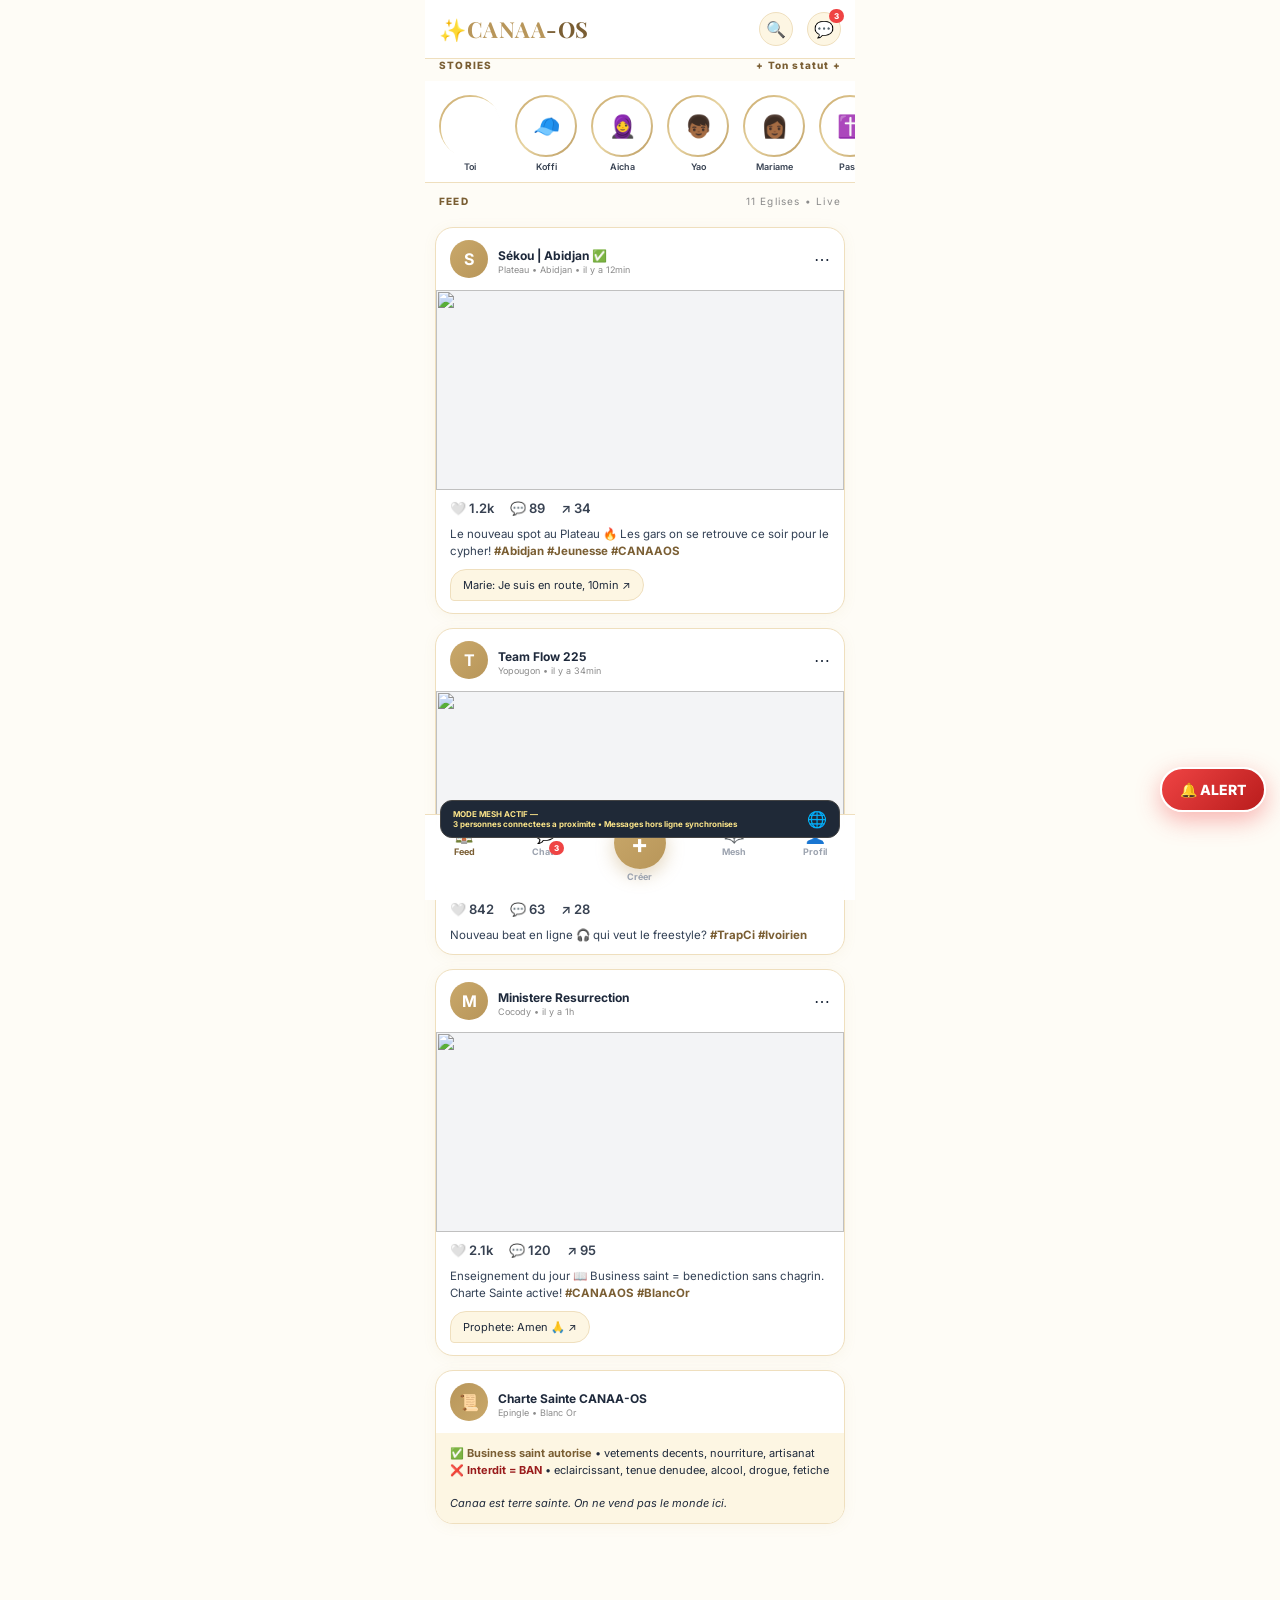
==== commit e158cf8d: "Update index.html" ====
--- a/index.html
+++ b/index.html
@@ -1,5 +1,6 @@
-<!DOCTYPE html><html lang=fr><head><meta charset=UTF-8><meta name=viewport content="width=device-width,initial-scale=1"><meta name=color-scheme content=light><title>CANAA-OS Blanc Or</title><link href="https://fonts.googleapis.com/css2?family=Inter:wght@400;600;700;800&family=Playfair+Display:wght@700&display=swap" rel=stylesheet><style>html{color-scheme:light}:root{--gold:#b8965a;--gd:#7a5e33;--bg:#fefcf6;--card:#ffffff;--bd:#efdfbe;--txt:#1e293b;--mut:#8b8b8b;--red:#ef4444}*{margin:0;padding:0;box-sizing:border-box}body{font-family:'Inter',sans-serif;background:var(--bg)!important;color:var(--txt)!important;max-width:430px;margin:0 auto;min-height:100vh;padding-bottom:120px}.top{position:sticky;top:0;z-index:20;background:var(--card)!important;border-bottom:1.5px solid var(--bd);padding:12px 14px;display:flex;align-items:center;justify-content:space-between}.logo{font-family:'Playfair Display',serif;font-weight:700;font-size:22px;letter-spacing:.5px;color:var(--gd)}.logo span{color:var(--gold)}.topIcons{display:flex;gap:14px;align-items:center}.iconBtn{width:34px;height:34px;border-radius:50%;background:#fdf6e3;border:1.5px solid var(--bd);display:flex;align-items:center;justify-content:center;font-size:16px;cursor:pointer;position:relative}.badge{position:absolute;top:-4px;right:-4px;background:var(--red);color:#fff;font-size:8px;font-weight:800;padding:2px 5px;border-radius:10px}.stories{padding:14px 0 10px 14px;background:var(--card)!important;border-bottom:1px solid var(--bd);overflow-x:auto;white-space:nowrap;scrollbar-width:none}.stories::-webkit-scrollbar{display:none}.sec{font-size:10px;font-weight:800;letter-spacing:1.2px;color:var(--gd);margin:0 14px 10px;display:flex;justify-content:space-between}.story{display:inline-block;text-align:center;margin-right:14px;cursor:pointer;vertical-align:top}.av{width:62px;height:62px;border-radius:50%;padding:2px;background:linear-gradient(135deg,#c9a86a,#e8d5a3,#b8965a);display:flex;align-items:center;justify-content:center;position:relative}.av div{width:100%;height:100%;border-radius:50%;background:#fff;display:flex;align-items:center;justify-content:center;font-size:22px;border:2px solid #fff}.plus{position:absolute;bottom:-2px;right:-2px;width:20px;height:20px;background:var(--gold);color:#fff;border-radius:50%;display:flex;align-items:center;justify-content:center;font-size:12px;font-weight:800;border:2px solid #fff}.story span{font-size:9px;font-weight:600;margin-top:4px;display:block;color:#374151}.feed{padding:10px 0}.post{background:var(--card)!important;margin:0 10px 14px;border-radius:18px;border:1.5px solid var(--bd);overflow:hidden;box-shadow:0 2px 14px rgba(184,150,90,.07)}.ph{display:flex;align-items:center;gap:10px;padding:12px 14px}.phAv{width:38px;height:38px;border-radius:50%;background:linear-gradient(135deg,#c9a86a,#b8965a);display:flex;align-items:center;justify-content:center;font-size:16px;color:#fff;font-weight:700}.phInfo b{font-size:12px}.phInfo div{font-size:9px;color:var(--mut)}.postImg{width:100%;height:200px;object-fit:cover;background:#f3f4f6;display:block}.postActions{display:flex;gap:16px;padding:10px 14px;align-items:center}.act{font-size:13px;display:flex;align-items:center;gap:4px;cursor:pointer;font-weight:600;color:#374151}.caption{padding:0 14px 10px;font-size:11.5px;line-height:1.45;color:#334155}.tag{color:var(--gd);font-weight:700}.commentBubble{background:#fdf6e3;border:1px solid var(--bd);border-radius:16px 16px 16px 4px;padding:8px 12px;margin:0 14px 12px;display:inline-block;font-size:11px}.nav{position:fixed;bottom:0;left:50%;transform:translateX(-50%);width:100%;max-width:430px;background:rgba(255,255,255,.97)!important;backdrop-filter:blur(12px);border-top:1.5px solid var(--bd);display:flex;justify-content:space-around;padding:8px 0 18px;z-index:40}.ni{display:flex;flex-direction:column;align-items:center;font-size:9px;font-weight:700;color:#9ca3af;cursor:pointer;gap:2px}.ni.ac{color:var(--gd)}.niCenter{width:52px;height:52px;background:linear-gradient(135deg,#c9a86a,#b8965a);border-radius:50%;display:flex;align-items:center;justify-content:center;color:#fff;font-size:26px;box-shadow:0 6px 18px rgba(184,150,90,.4);margin-top:-6px}.alertFloat{position:fixed;bottom:88px;right:14px;z-index:45;background:linear-gradient(135deg,#ef4444,#b91c1c);color:#fff;padding:12px 18px;border-radius:30px;font-weight:800;font-size:14px;display:flex;align-items:center;gap:6px;box-shadow:0 8px 24px rgba(239,68,68,.4);cursor:pointer;animation:pu 2s infinite;border:2px solid #fff}.meshBar{position:fixed;bottom:62px;left:50%;transform:translateX(-50%);width:92%;max-width:400px;background:#1f2937;color:#fde68a;padding:8px 12px;border-radius:12px;font-size:8px;font-weight:700;display:flex;justify-content:space-between;align-items:center;z-index:41;border:1px solid #444}.mo{position:fixed;inset:0;background:rgba(0,0,0,.5);display:none;align-items:flex-end;justify-content:center;z-index:90}.mo.op{display:flex}.mox{background:#fff!important;width:100%;max-width:430px;border-radius:24px 24px 0 0;padding:20px;max-height:85vh;overflow-y:auto}.mc{margin-top:14px;width:100%;padding:12px;background:#1f2937;color:#fff;border:none;border-radius:12px;font-weight:700}@keyframes pu{0%,100%{box-shadow:0 8px 24px rgba(239,68,68,.4)}50%{box-shadow:0 8px 24px rgba(239,68,68,.4),0 0 0 12px rgba(239,68,68,.12)}}.liveVideo{width:100%;border-radius:14px;background:#000;max-height:220px;margin-top:10px}
+<!DOCTYPE html><html lang=fr><head><meta charset=UTF-8><meta name=viewport content="width=device-width,initial-scale=1"><meta name=color-scheme content=light><title>CANAA-OS Blanc Or</title><link href="https://fonts.googleapis.com/css2?family=Inter:wght@400;600;700;800&family=Playfair+Display:wght@700&display=swap" rel=stylesheet><link rel="stylesheet" href="css/style.css"><link rel="manifest" href="manifest.json"><style>html{color-scheme:light}:root{--gold:#b8965a;--gd:#7a5e33;--bg:#fefcf6;--card:#ffffff;--bd:#efdfbe;--txt:#1e293b;--mut:#8b8b8b;--red:#ef4444}*{margin:0;padding:0;box-sizing:border-box}body{font-family:'Inter',sans-serif;background:var(--bg)!important;color:var(--txt)!important;max-width:430px;margin:0 auto;min-height:100vh;padding-bottom:120px}.top{position:sticky;top:0;z-index:20;background:var(--card)!important;border-bottom:1.5px solid var(--bd);padding:12px 14px;display:flex;align-items:center;justify-content:space-between}.logo{font-family:'Playfair Display',serif;font-weight:700;font-size:22px;letter-spacing:.5px;color:var(--gd)}.logo span{color:var(--gold)}.topIcons{display:flex;gap:14px;align-items:center}.iconBtn{width:34px;height:34px;border-radius:50%;background:#fdf6e3;border:1.5px solid var(--bd);display:flex;align-items:center;justify-content:center;font-size:16px;cursor:pointer;position:relative}.badge{position:absolute;top:-4px;right:-4px;background:var(--red);color:#fff;font-size:8px;font-weight:800;padding:2px 5px;border-radius:10px}.stories{padding:14px 0 10px 14px;background:var(--card)!important;border-bottom:1px solid var(--bd);overflow-x:auto;white-space:nowrap;scrollbar-width:none}.stories::-webkit-scrollbar{display:none}.sec{font-size:10px;font-weight:800;letter-spacing:1.2px;color:var(--gd);margin:0 14px 10px;display:flex;justify-content:space-between}.story{display:inline-block;text-align:center;margin-right:14px;cursor:pointer;vertical-align:top}.av{width:62px;height:62px;border-radius:50%;padding:2px;background:linear-gradient(135deg,#c9a86a,#e8d5a3,#b8965a);display:flex;align-items:center;justify-content:center;position:relative}.av div{width:100%;height:100%;border-radius:50%;background:#fff;display:flex;align-items:center;justify-content:center;font-size:22px;border:2px solid #fff}.plus{position:absolute;bottom:-2px;right:-2px;width:20px;height:20px;background:var(--gold);color:#fff;border-radius:50%;display:flex;align-items:center;justify-content:center;font-size:12px;font-weight:800;border:2px solid #fff}.story span{font-size:9px;font-weight:600;margin-top:4px;display:block;color:#374151}.feed{padding:10px 0}.post{background:var(--card)!important;margin:0 10px 14px;border-radius:18px;border:1.5px solid var(--bd);overflow:hidden;box-shadow:0 2px 14px rgba(184,150,90,.07)}.ph{display:flex;align-items:center;gap:10px;padding:12px 14px}.phAv{width:38px;height:38px;border-radius:50%;background:linear-gradient(135deg,#c9a86a,#b8965a);display:flex;align-items:center;justify-content:center;font-size:16px;color:#fff;font-weight:700}.phInfo b{font-size:12px}.phInfo div{font-size:9px;color:var(--mut)}.postImg{width:100%;height:200px;object-fit:cover;background:#f3f4f6;display:block}.postActions{display:flex;gap:16px;padding:10px 14px;align-items:center}.act{font-size:13px;display:flex;align-items:center;gap:4px;cursor:pointer;font-weight:600;color:#374151}.caption{padding:0 14px 10px;font-size:11.5px;line-height:1.45;color:#334155}.tag{color:var(--gd);font-weight:700}.commentBubble{background:#fdf6e3;border:1px solid var(--bd);border-radius:16px 16px 16px 4px;padding:8px 12px;margin:0 14px 12px;display:inline-block;font-size:11px}.nav{position:fixed;bottom:0;left:50%;transform:translateX(-50%);width:100%;max-width:430px;background:rgba(255,255,255,.97)!important;backdrop-filter:blur(12px);border-top:1.5px solid var(--bd);display:flex;justify-content:space-around;padding:8px 0 18px;z-index:40}.ni{display:flex;flex-direction:column;align-items:center;font-size:9px;font-weight:700;color:#9ca3af;cursor:pointer;gap:2px}.ni.ac{color:var(--gd)}.niCenter{width:52px;height:52px;background:linear-gradient(135deg,#c9a86a,#b8965a);border-radius:50%;display:flex;align-items:center;justify-content:center;color:#fff;font-size:26px;box-shadow:0 6px 18px rgba(184,150,90,.4);margin-top:-6px}.alertFloat{position:fixed;bottom:88px;right:14px;z-index:45;background:linear-gradient(135deg,#ef4444,#b91c1c);color:#fff;padding:12px 18px;border-radius:30px;font-weight:800;font-size:14px;display:flex;align-items:center;gap:6px;box-shadow:0 8px 24px rgba(239,68,68,.4);cursor:pointer;animation:pu 2s infinite;border:2px solid #fff}.meshBar{position:fixed;bottom:62px;left:50%;transform:translateX(-50%);width:92%;max-width:400px;background:#1f2937;color:#fde68a;padding:8px 12px;border-radius:12px;font-size:8px;font-weight:700;display:flex;justify-content:space-between;align-items:center;z-index:41;border:1px solid #444}.mo{position:fixed;inset:0;background:rgba(0,0,0,.5);display:none;align-items:flex-end;justify-content:center;z-index:90}.mo.op{display:flex}.mox{background:#fff!important;width:100%;max-width:430px;border-radius:24px 24px 0 0;padding:20px;max-height:85vh;overflow-y:auto}.mc{margin-top:14px;width:100%;padding:12px;background:#1f2937;color:#fff;border:none;border-radius:12px;font-weight:700}@keyframes pu{0%,100%{box-shadow:0 8px 24px rgba(239,68,68,.4)}50%{box-shadow:0 8px 24px rgba(239,68,68,.4),0 0 0 12px rgba(239,68,68,.12)}}.liveVideo{width:100%;border-radius:14px;background:#000;max-height:220px;margin-top:10px}
 </style></head><body><div class=top><div class=logo>✨<span>CANAA</span>-OS</div><div class=topIcons><div class=iconBtn onclick="om('search')">🔍</div><div class=iconBtn onclick="om('chat')">💬<div class=badge>3</div></div></div></div><div class=sec><span>STORIES</span><span style="cursor:pointer" onclick="om('story')">+ Ton statut +</span></div><div class=stories id=stories></div><div class=sec style="margin-top:12px"><span>FEED</span><span style="font-weight:400;color:var(--mut)">11 Eglises • Live</span></div><div class=feed id=feed></div><div class=alertFloat onclick="om('ale')">🔔 ALERT</div><div class=meshBar><div><b>MODE MESH ACTIF —</b><br>3 personnes connectees a proximite • Messages hors ligne synchronises</div><div style="font-size:16px">🌐</div></div><div class=nav><div class="ni ac" onclick="window.scrollTo({top:0,behavior:'smooth'})"><span style="font-size:18px">🏠</span>Feed</div><div class=ni onclick="om('chat')"><span style="font-size:18px">💬</span>Chats<div class=badge style="position:relative;top:-18px;left:12px">3</div></div><div class=ni onclick="om('live')"><div class=niCenter>+</div>Créer</div><div class=ni onclick="om('mesh')"><span style="font-size:18px">🕸️</span>Mesh</div><div class=ni onclick="om('pro')"><span style="font-size:18px">👤</span>Profil</div></div><div id=mo class=mo onclick="if(event.target.id=='mo')cm()"><div class=mox><h3 id=mt style="font-family:'Playfair Display',serif"></h3><div id=mx style="font-size:13px;color:#374151;line-height:1.6;margin-top:10px"></div><div id=ex></div><button class=mc onclick="cm()">Fermer</button></div></div>
+<script src="js/app.js"></script>
 <script>
 let TM=parseInt(localStorage.getItem('canaa_total')||'3248'),TA=parseInt(localStorage.getItem('canaa_alertes')||'3');
 const users=[{n:'Toi',e:'👑',me:true},{n:'Koffi',e:'🧢'},{n:'Aicha',e:'🧕'},{n:'Yao',e:'👦🏾'},{n:'Mariame',e:'👩🏾'},{n:'Past.',e:'✝️'}];
--- a/css/style.css
+++ b/css/style.css
@@ -0,0 +1,4 @@
+:root{--or:#D4AF37;--blanc:#fff}
+body{background:var(--blanc);margin:0;font-family:sans-serif}
+.header-or{border-bottom:2px solid var(--or);padding:15px;text-align:center;background:#FFFBEB}
+.btn-or{background:var(--or);color:#fff;border:none;padding:16px 30px;border-radius:50px;font-weight:bold;width:90%;margin:20px auto;display:block}
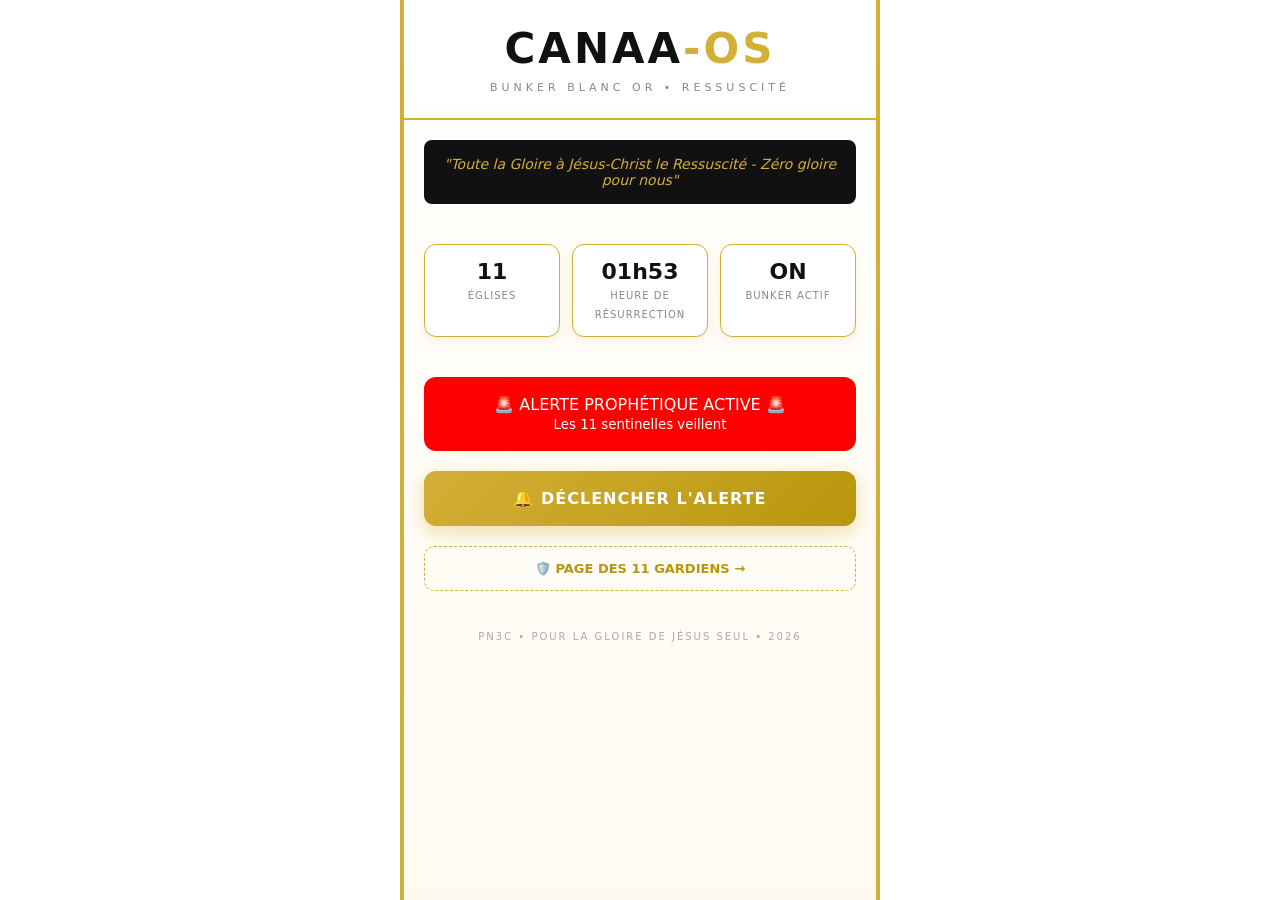
==== commit 19c19182: "Refactor index.html for improved structure and styling" ====
--- a/index.html
+++ b/index.html
@@ -1,19 +1,69 @@
-<!DOCTYPE html><html lang=fr><head><meta charset=UTF-8><meta name=viewport content="width=device-width,initial-scale=1"><meta name=color-scheme content=light><title>CANAA-OS Blanc Or</title><link href="https://fonts.googleapis.com/css2?family=Inter:wght@400;600;700;800&family=Playfair+Display:wght@700&display=swap" rel=stylesheet><link rel="stylesheet" href="css/style.css"><link rel="manifest" href="manifest.json"><style>html{color-scheme:light}:root{--gold:#b8965a;--gd:#7a5e33;--bg:#fefcf6;--card:#ffffff;--bd:#efdfbe;--txt:#1e293b;--mut:#8b8b8b;--red:#ef4444}*{margin:0;padding:0;box-sizing:border-box}body{font-family:'Inter',sans-serif;background:var(--bg)!important;color:var(--txt)!important;max-width:430px;margin:0 auto;min-height:100vh;padding-bottom:120px}.top{position:sticky;top:0;z-index:20;background:var(--card)!important;border-bottom:1.5px solid var(--bd);padding:12px 14px;display:flex;align-items:center;justify-content:space-between}.logo{font-family:'Playfair Display',serif;font-weight:700;font-size:22px;letter-spacing:.5px;color:var(--gd)}.logo span{color:var(--gold)}.topIcons{display:flex;gap:14px;align-items:center}.iconBtn{width:34px;height:34px;border-radius:50%;background:#fdf6e3;border:1.5px solid var(--bd);display:flex;align-items:center;justify-content:center;font-size:16px;cursor:pointer;position:relative}.badge{position:absolute;top:-4px;right:-4px;background:var(--red);color:#fff;font-size:8px;font-weight:800;padding:2px 5px;border-radius:10px}.stories{padding:14px 0 10px 14px;background:var(--card)!important;border-bottom:1px solid var(--bd);overflow-x:auto;white-space:nowrap;scrollbar-width:none}.stories::-webkit-scrollbar{display:none}.sec{font-size:10px;font-weight:800;letter-spacing:1.2px;color:var(--gd);margin:0 14px 10px;display:flex;justify-content:space-between}.story{display:inline-block;text-align:center;margin-right:14px;cursor:pointer;vertical-align:top}.av{width:62px;height:62px;border-radius:50%;padding:2px;background:linear-gradient(135deg,#c9a86a,#e8d5a3,#b8965a);display:flex;align-items:center;justify-content:center;position:relative}.av div{width:100%;height:100%;border-radius:50%;background:#fff;display:flex;align-items:center;justify-content:center;font-size:22px;border:2px solid #fff}.plus{position:absolute;bottom:-2px;right:-2px;width:20px;height:20px;background:var(--gold);color:#fff;border-radius:50%;display:flex;align-items:center;justify-content:center;font-size:12px;font-weight:800;border:2px solid #fff}.story span{font-size:9px;font-weight:600;margin-top:4px;display:block;color:#374151}.feed{padding:10px 0}.post{background:var(--card)!important;margin:0 10px 14px;border-radius:18px;border:1.5px solid var(--bd);overflow:hidden;box-shadow:0 2px 14px rgba(184,150,90,.07)}.ph{display:flex;align-items:center;gap:10px;padding:12px 14px}.phAv{width:38px;height:38px;border-radius:50%;background:linear-gradient(135deg,#c9a86a,#b8965a);display:flex;align-items:center;justify-content:center;font-size:16px;color:#fff;font-weight:700}.phInfo b{font-size:12px}.phInfo div{font-size:9px;color:var(--mut)}.postImg{width:100%;height:200px;object-fit:cover;background:#f3f4f6;display:block}.postActions{display:flex;gap:16px;padding:10px 14px;align-items:center}.act{font-size:13px;display:flex;align-items:center;gap:4px;cursor:pointer;font-weight:600;color:#374151}.caption{padding:0 14px 10px;font-size:11.5px;line-height:1.45;color:#334155}.tag{color:var(--gd);font-weight:700}.commentBubble{background:#fdf6e3;border:1px solid var(--bd);border-radius:16px 16px 16px 4px;padding:8px 12px;margin:0 14px 12px;display:inline-block;font-size:11px}.nav{position:fixed;bottom:0;left:50%;transform:translateX(-50%);width:100%;max-width:430px;background:rgba(255,255,255,.97)!important;backdrop-filter:blur(12px);border-top:1.5px solid var(--bd);display:flex;justify-content:space-around;padding:8px 0 18px;z-index:40}.ni{display:flex;flex-direction:column;align-items:center;font-size:9px;font-weight:700;color:#9ca3af;cursor:pointer;gap:2px}.ni.ac{color:var(--gd)}.niCenter{width:52px;height:52px;background:linear-gradient(135deg,#c9a86a,#b8965a);border-radius:50%;display:flex;align-items:center;justify-content:center;color:#fff;font-size:26px;box-shadow:0 6px 18px rgba(184,150,90,.4);margin-top:-6px}.alertFloat{position:fixed;bottom:88px;right:14px;z-index:45;background:linear-gradient(135deg,#ef4444,#b91c1c);color:#fff;padding:12px 18px;border-radius:30px;font-weight:800;font-size:14px;display:flex;align-items:center;gap:6px;box-shadow:0 8px 24px rgba(239,68,68,.4);cursor:pointer;animation:pu 2s infinite;border:2px solid #fff}.meshBar{position:fixed;bottom:62px;left:50%;transform:translateX(-50%);width:92%;max-width:400px;background:#1f2937;color:#fde68a;padding:8px 12px;border-radius:12px;font-size:8px;font-weight:700;display:flex;justify-content:space-between;align-items:center;z-index:41;border:1px solid #444}.mo{position:fixed;inset:0;background:rgba(0,0,0,.5);display:none;align-items:flex-end;justify-content:center;z-index:90}.mo.op{display:flex}.mox{background:#fff!important;width:100%;max-width:430px;border-radius:24px 24px 0 0;padding:20px;max-height:85vh;overflow-y:auto}.mc{margin-top:14px;width:100%;padding:12px;background:#1f2937;color:#fff;border:none;border-radius:12px;font-weight:700}@keyframes pu{0%,100%{box-shadow:0 8px 24px rgba(239,68,68,.4)}50%{box-shadow:0 8px 24px rgba(239,68,68,.4),0 0 0 12px rgba(239,68,68,.12)}}.liveVideo{width:100%;border-radius:14px;background:#000;max-height:220px;margin-top:10px}
-</style></head><body><div class=top><div class=logo>✨<span>CANAA</span>-OS</div><div class=topIcons><div class=iconBtn onclick="om('search')">🔍</div><div class=iconBtn onclick="om('chat')">💬<div class=badge>3</div></div></div></div><div class=sec><span>STORIES</span><span style="cursor:pointer" onclick="om('story')">+ Ton statut +</span></div><div class=stories id=stories></div><div class=sec style="margin-top:12px"><span>FEED</span><span style="font-weight:400;color:var(--mut)">11 Eglises • Live</span></div><div class=feed id=feed></div><div class=alertFloat onclick="om('ale')">🔔 ALERT</div><div class=meshBar><div><b>MODE MESH ACTIF —</b><br>3 personnes connectees a proximite • Messages hors ligne synchronises</div><div style="font-size:16px">🌐</div></div><div class=nav><div class="ni ac" onclick="window.scrollTo({top:0,behavior:'smooth'})"><span style="font-size:18px">🏠</span>Feed</div><div class=ni onclick="om('chat')"><span style="font-size:18px">💬</span>Chats<div class=badge style="position:relative;top:-18px;left:12px">3</div></div><div class=ni onclick="om('live')"><div class=niCenter>+</div>Créer</div><div class=ni onclick="om('mesh')"><span style="font-size:18px">🕸️</span>Mesh</div><div class=ni onclick="om('pro')"><span style="font-size:18px">👤</span>Profil</div></div><div id=mo class=mo onclick="if(event.target.id=='mo')cm()"><div class=mox><h3 id=mt style="font-family:'Playfair Display',serif"></h3><div id=mx style="font-size:13px;color:#374151;line-height:1.6;margin-top:10px"></div><div id=ex></div><button class=mc onclick="cm()">Fermer</button></div></div>
-<script src="js/app.js"></script>
+<!DOCTYPE html>
+<html lang="fr">
+<head>
+<meta charset="UTF-8">
+<meta name="viewport" content="width=device-width, initial-scale=1.0">
+<title>CANAA-OS - Bunker Blanc Or</title>
+
+<!-- PWA - APP BLANCHE -->
+<link rel="manifest" href="/Canaa-os-resurrection-/manifest.json">
+<meta name="theme-color" content="#d4af37">
+<link rel="apple-touch-icon" href="https://cdn-icons-png.flaticon.com/512/3062/3062634.png">
+
+<style>
+*{margin:0;padding:0;box-sizing:border-box}
+body{background:#fff;color:#111;font-family:system-ui;overflow-x:hidden}
+.bunker{max-width:480px;margin:0 auto;min-height:100vh;background:linear-gradient(180deg,#ffffff 0%,#fffaf0 100%);border-left:4px solid #d4af37;border-right:4px solid #d4af37;position:relative}
+.header{padding:24px;text-align:center;border-bottom:2px solid #d4af37}
+.logo{font-size:42px;font-weight:900;letter-spacing:3px}
+.logo span{color:#d4af37}
+.sub{font-size:11px;letter-spacing:4px;color:#888;margin-top:8px}
+.verse{margin:20px;padding:16px;background:#111;color:#d4af37;text-align:center;font-style:italic;border-radius:8px;font-size:14px}
+.stats{display:grid;grid-template-columns:1fr 1fr 1fr;gap:12px;padding:20px}
+.card{background:#fff;border:1.5px solid #d4af37;border-radius:12px;padding:14px;text-align:center;box-shadow:0 4px 12px rgba(212,175,55,0.15)}
+.card b{font-size:22px;display:block;color:#111}
+.card small{font-size:10px;color:#888;letter-spacing:1px}
+.alert-box{margin:20px;background:#ff0000;color:#fff;padding:18px;border-radius:12px;text-align:center;animation:pulse 2s infinite}
+@keyframes pulse{0%,100%{opacity:1}50%{opacity:0.8}}
+.btn{display:block;margin:20px;padding:18px;background:linear-gradient(135deg,#d4af37,#b8960c);color:#fff;text-align:center;border-radius:12px;text-decoration:none;font-weight:800;letter-spacing:1px;box-shadow:0 6px 20px rgba(212,175,55,0.4)}
+.guardian-link{display:block;margin:0 20px 20px;padding:14px;border:1.5px dashed #d4af37;text-align:center;border-radius:10px;color:#b8960c;text-decoration:none;font-size:13px;font-weight:700}
+.footer{text-align:center;padding:20px;font-size:10px;color:#aaa;letter-spacing:2px}
+</style>
+</head>
+<body>
+<div class="bunker">
+  <div class="header">
+    <div class="logo">CANAA<span>-OS</span></div>
+    <div class="sub">BUNKER BLANC OR • RESSUSCITÉ</div>
+  </div>
+
+  <div class="verse">"Toute la Gloire à Jésus-Christ le Ressuscité - Zéro gloire pour nous"</div>
+
+  <div class="stats">
+    <div class="card"><b>11</b><small>ÉGLISES</small></div>
+    <div class="card"><b>01h53</b><small>HEURE DE RÉSURRECTION</small></div>
+    <div class="card"><b>ON</b><small>BUNKER ACTIF</small></div>
+  </div>
+
+  <div class="alert-box">
+    🚨 ALERTE PROPHÉTIQUE ACTIVE 🚨<br>
+    <small style="font-weight:400">Les 11 sentinelles veillent</small>
+  </div>
+
+  <a class="btn" href="#" onclick="alert('Alerte envoyée aux 11 églises au Nom de Jésus! 🙏');return false;">🔔 DÉCLENCHER L'ALERTE</a>
+  
+  <a class="guardian-link" href="/Canaa-os-resurrection-/guardian.html">🛡️ PAGE DES 11 GARDIENS →</a>
+
+  <div class="footer">PN3C • POUR LA GLOIRE DE JÉSUS SEUL • 2026</div>
+</div>
+
+<!-- ACTIVATION BUNKER GUARDIAN -->
 <script>
-let TM=parseInt(localStorage.getItem('canaa_total')||'3248'),TA=parseInt(localStorage.getItem('canaa_alertes')||'3');
-const users=[{n:'Toi',e:'👑',me:true},{n:'Koffi',e:'🧢'},{n:'Aicha',e:'🧕'},{n:'Yao',e:'👦🏾'},{n:'Mariame',e:'👩🏾'},{n:'Past.',e:'✝️'}];
-function renderStories(){let c=document.getElementById('stories');c.innerHTML=users.map(u=>`<div class=story onclick="om('story')"><div class=av><div>${u.e}</div>${u.me?'<div class=plus>+</div>':''}</div><span>${u.n}</span></div>`).join('');}
-const posts=[{user:'Sékou | Abidjan',loc:'Plateau • Abidjan',time:'il y a 12min',img:'https://images.unsplash.com/photo-1480714378408-67cf0d13bc1b?w=600',likes:'1.2k',com:'89',share:'34',cap:'Le nouveau spot au Plateau 🔥 Les gars on se retrouve ce soir pour le cypher! #Abidjan #Jeunesse #CANAAOS',reply:'Marie: Je suis en route, 10min'},{user:'Team Flow 225',loc:'Yopougon • il y a 34min',time:'',img:'https://images.unsplash.com/photo-1516450360452-9312abbf6f7e?w=600',likes:'842',com:'63',share:'28',cap:'Nouveau beat en ligne 🎧 qui veut le freestyle? #TrapCi #Ivoirien',reply:''},{user:'Ministere Resurrection',loc:'Cocody • il y a 1h',time:'',img:'https://images.unsplash.com/photo-1504052434569-70ad5836ab65?w=600',likes:'2.1k',com:'120',share:'95',cap:'Enseignement du jour 📖 Business saint = benediction sans chagrin. Charte Sainte active! #CANAAOS #BlancOr',reply:'Prophete: Amen 🙏'}];
-function renderFeed(){let f=document.getElementById('feed');f.innerHTML=posts.map(p=>`<div class=post><div class=ph><div class=phAv>${p.user[0]}</div><div class=phInfo><b>${p.user} ${p.user.includes('Sékou')?'✅':''}</b><div>${p.loc}${p.time?' • '+p.time:''}</div></div><div style="margin-left:auto">⋯</div></div><img class=postImg src="${p.img}" alt=""><div class=postActions><div class=act onclick="like(this)">🤍 ${p.likes}</div><div class=act>💬 ${p.com}</div><div class=act>↗️ ${p.share}</div></div><div class=caption>${p.cap.replace(/#\w+/g,m=>`<span class=tag>${m}</span>`)}</div>${p.reply?`<div class=commentBubble>${p.reply} ↗️</div>`:''}</div>`).join('')+`<div class=post><div class=ph><div class=phAv style="background:linear-gradient(135deg,#b8965a,#c9a86a)">📜</div><div class=phInfo><b>Charte Sainte CANAA-OS</b><div>Epingle • Blanc Or</div></div></div><div style="padding:12px 14px;font-size:11px;line-height:1.5;background:#fdf6e3"><b style="color:#7a5e33">✅ Business saint autorise</b> • vetements decents, nourriture, artisanat<br><b style="color:#991b1b">❌ Interdit = BAN</b> • eclaircissant, tenue denudee, alcool, drogue, fetiche<br><br><i>Canaa est terre sainte. On ne vend pas le monde ici.</i></div></div>`;}
-function like(el){el.innerHTML='❤️ '+el.textContent.split(' ')[1];}
-const D={search:{t:'🔍 Recherche CANAA-OS',m:()=>'Recherche parmi les 11 eglises...<br><br><input style="width:100%;padding:12px;border:1.5px solid #efdfbe;border-radius:12px" placeholder="Rechercher...">'},chat:{t:'💬 Chats - 3 nouveaux',m:()=>['Koffi','Aicha','Team Flow 225'].map(n=>`<div style="padding:12px;border:1px solid #efdfbe;border-radius:12px;margin-top:8px;display:flex;gap:10px"><div style="width:36px;height:36px;background:#fdf6e3;border-radius:50%;display:flex;align-items:center;justify-content:center">👤</div><div><b style="font-size:12px">${n}</b><div style="font-size:10px;color:#6b7280">Nouveau message • il y a 2min</div></div></div>`).join('')},story:{t:'✨ Stories',m:()=>`<b>Ajoute ton statut</b><br>Partage un moment sous charte sainte<br><br><div style="background:#fdf6e3;border:2px dashed #d4b778;padding:20px;border-radius:14px;text-align:center">📸<br>Clique pour ajouter photo/video</div>`,x:'<button onclick="alert(\'Story ajoutee en Blanc Or ✅\')" style="width:100%;padding:12px;background:linear-gradient(135deg,#c9a86a,#b8965a);color:#fff;border:none;border-radius:12px;font-weight:800;margin-top:12px">Publier Story</button>'},live:{t:'📡 Creer - Live / Post',m:()=>`<div style="display:grid;grid-template-columns:1fr 1fr;gap:10px"><div onclick="om('liveCam')" style="background:linear-gradient(135deg,#c9a86a,#b8965a);color:#fff;padding:16px;border-radius:14px;text-align:center;cursor:pointer"><div style="font-size:20px">📡</div><b style="font-size:11px">LIVE</b></div><div onclick="om('post')" style="background:#fff;border:1.5px solid #efdfbe;padding:16px;border-radius:14px;text-align:center;cursor:pointer"><div style="font-size:20px">📝</div><b style="font-size:11px">POST</b></div></div><video id=liveVid class=liveVideo autoplay muted playsinline style="display:none"></video><div id=liveStatus style="font-size:11px;margin-top:8px"></div>`,x:'<button onclick="startLive()" style="width:100%;padding:12px;background:#b8965a;color:#fff;border:none;border-radius:12px;font-weight:800;margin-top:10px">Activer Camera 🔴</button>'},liveCam:{t:'📡 LIVE - Sous Charte',m:()=>`<div style="background:#fff7e6;padding:10px;border-radius:10px;font-size:11px">Charte: tenue decente, pas de gros mot, pas d eclaircissant<br><b>${TM}</b> membres vont te voir</div><video id=liveVid2 class=liveVideo autoplay muted playsinline></video><div id=liveStatus2></div>`,x:'<button onclick="startLive2()" style="width:100%;padding:12px;background:#b8965a;color:#fff;border:none;border-radius:12px;font-weight:800;margin-top:10px">Lancer Live Maintenant 🔴</button>'},post:{t:'📝 Nouveau Post Blanc Or',m:()=>`<textarea id=newPost style="width:100%;min-height:80px;padding:12px;border:1.5px solid #efdfbe;border-radius:12px" placeholder="Quoi de neuf sous charte sainte?"></textarea><div style="font-size:9px;color:#6b7280;margin-top:6px">Blanc Or • Pas de monde • Eclaircissant = BAN</div>`,x:'<button onclick="publishPost()" style="width:100%;padding:12px;background:linear-gradient(135deg,#c9a86a,#b8965a);color:#fff;border:none;border-radius:12px;font-weight:800;margin-top:10px">Publier en Blanc Or ✈️</button>'},ale:{t:'🚨 Alerte Citoyenne - Flottant',m:()=>`<div style="font-size:11px">${TA} alertes. Bouton flottant comme dans ta capture.<br><br></div><input id=ai style="width:100%;padding:12px;border:1.5px solid #fecaca;border-radius:12px" placeholder="Lieu + besoin ex: Marche sicogi">`,x:'<button onclick="sa()" style="width:100%;padding:13px;background:#dc2626;color:#fff;border:none;border-radius:12px;font-weight:800;margin-top:10px">🚨 Envoyer ALERTE</button>'},mesh:{t:'🕸️ Mesh - Hors ligne',m:()=>'Mode Mesh actif: 3 personnes a proximite. Messages hors ligne synchronises.'},pro:{t:'👤 CANAA-OS Blanc Or',m:()=>`<div style="background:linear-gradient(135deg,#fff,#fdf6e3);border:1.5px solid #efdfbe;padding:14px;border-radius:14px"><b style="color:#7a5e33">CANAA-OS v1.0 Blanc Or</b><br><span style="font-size:11px">11 eglises<br>Compteur: ${TM} • Alertes: ${TA}<br>Style: WhatsApp + Instagram<br>Bouton ALERT flottant actif ✅</span></div>`}};
-function om(k){let d=D[k];if(!d)return;document.getElementById('mt').innerHTML=d.t;document.getElementById('mx').innerHTML=typeof d.m=='function'?d.m():d.m;document.getElementById('ex').innerHTML=d.x||'';document.getElementById('mo').classList.add('op');}
-function cm(){document.getElementById('mo').classList.remove('op');}
-async function startLive(){let v=document.getElementById('liveVid'),s=document.getElementById('liveStatus');try{let st=await navigator.mediaDevices.getUserMedia({video:true,audio:true});v.srcObject=st;v.style.display='block';if(s)s.innerHTML='🔴 LIVE ACTIF Blanc Or';window._s=st;}catch(e){if(s)s.innerHTML='❌ Camera refusee';}}
-async function startLive2(){let v=document.getElementById('liveVid2'),s=document.getElementById('liveStatus2');try{let st=await navigator.mediaDevices.getUserMedia({video:true,audio:true});v.srcObject=st;if(s)s.innerHTML='🔴 EN DIRECT - '+TM+' membres';window._s=st;}catch(e){if(s)s.innerHTML='❌ Camera refusee';}}
-function sa(){let v=document.getElementById('ai');let t=v?v.value.trim():'';if(!t){alert('Ecris alerte');return}TA++;localStorage.setItem('canaa_alertes',TA);document.getElementById('mt').innerHTML='✅ Alerte Envoyee';document.getElementById('mx').innerHTML=`"${t}" → 11 eglises notifiees`;document.getElementById('ex').innerHTML='';}
-function publishPost(){let v=document.getElementById('newPost');let t=v?v.value.trim():'';if(!t){alert('Ecris quelque chose');return}if(t.toLowerCase().includes('eclaircissant')||t.toLowerCase().includes('tchaa')){alert('❌ Interdit → BAN');return}posts.unshift({user:'Toi',loc:'Maintenant',time:'',img:'https://images.unsplash.com/photo-1498050108023-c5249f4df085?w=600',likes:'0',com:'0',share:'0',cap:t,reply:''});renderFeed();cm();window.scrollTo({top:200,behavior:'smooth'});}
-renderStories();renderFeed();
-</script></body></html>
+if ('serviceWorker' in navigator) {
+  navigator.serviceWorker.register('/Canaa-os-resurrection-/sw.js')
+  .then(() => console.log('Bunker Guardian Actif! 🛡️'))
+  .catch(err => console.log('Bunker en veille', err));
+}
+</script>
+</body>
+</html>
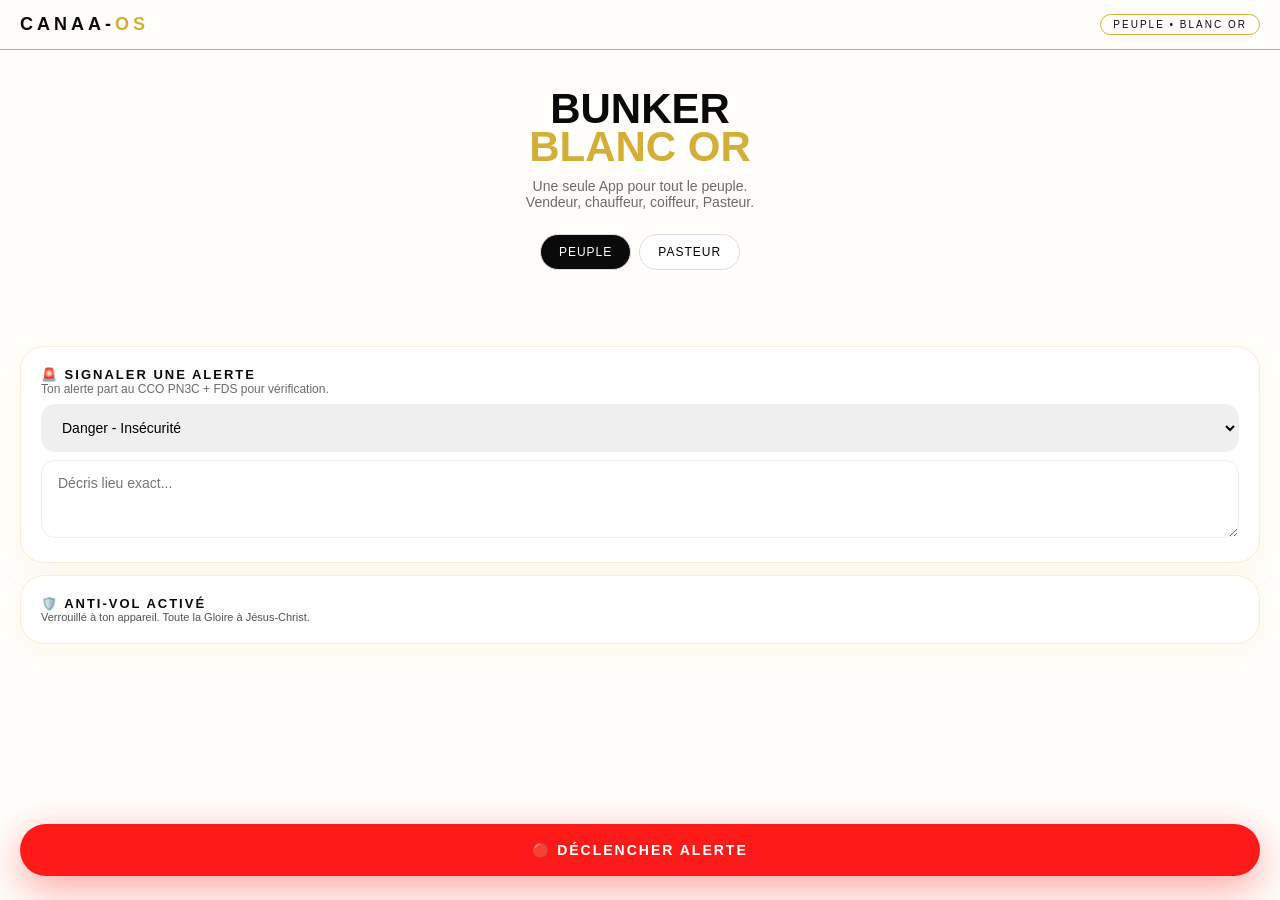
==== commit ce07aa53: "Update index.html" ====
--- a/index.html
+++ b/index.html
@@ -1,69 +1,22 @@
+
 <!DOCTYPE html>
-<html lang="fr">
-<head>
-<meta charset="UTF-8">
-<meta name="viewport" content="width=device-width, initial-scale=1.0">
-<title>CANAA-OS - Bunker Blanc Or</title>
-
-<!-- PWA - APP BLANCHE -->
-<link rel="manifest" href="/Canaa-os-resurrection-/manifest.json">
-<meta name="theme-color" content="#d4af37">
-<link rel="apple-touch-icon" href="https://cdn-icons-png.flaticon.com/512/3062/3062634.png">
-
-<style>
-*{margin:0;padding:0;box-sizing:border-box}
-body{background:#fff;color:#111;font-family:system-ui;overflow-x:hidden}
-.bunker{max-width:480px;margin:0 auto;min-height:100vh;background:linear-gradient(180deg,#ffffff 0%,#fffaf0 100%);border-left:4px solid #d4af37;border-right:4px solid #d4af37;position:relative}
-.header{padding:24px;text-align:center;border-bottom:2px solid #d4af37}
-.logo{font-size:42px;font-weight:900;letter-spacing:3px}
-.logo span{color:#d4af37}
-.sub{font-size:11px;letter-spacing:4px;color:#888;margin-top:8px}
-.verse{margin:20px;padding:16px;background:#111;color:#d4af37;text-align:center;font-style:italic;border-radius:8px;font-size:14px}
-.stats{display:grid;grid-template-columns:1fr 1fr 1fr;gap:12px;padding:20px}
-.card{background:#fff;border:1.5px solid #d4af37;border-radius:12px;padding:14px;text-align:center;box-shadow:0 4px 12px rgba(212,175,55,0.15)}
-.card b{font-size:22px;display:block;color:#111}
-.card small{font-size:10px;color:#888;letter-spacing:1px}
-.alert-box{margin:20px;background:#ff0000;color:#fff;padding:18px;border-radius:12px;text-align:center;animation:pulse 2s infinite}
-@keyframes pulse{0%,100%{opacity:1}50%{opacity:0.8}}
-.btn{display:block;margin:20px;padding:18px;background:linear-gradient(135deg,#d4af37,#b8960c);color:#fff;text-align:center;border-radius:12px;text-decoration:none;font-weight:800;letter-spacing:1px;box-shadow:0 6px 20px rgba(212,175,55,0.4)}
-.guardian-link{display:block;margin:0 20px 20px;padding:14px;border:1.5px dashed #d4af37;text-align:center;border-radius:10px;color:#b8960c;text-decoration:none;font-size:13px;font-weight:700}
-.footer{text-align:center;padding:20px;font-size:10px;color:#aaa;letter-spacing:2px}
-</style>
-</head>
-<body>
-<div class="bunker">
-  <div class="header">
-    <div class="logo">CANAA<span>-OS</span></div>
-    <div class="sub">BUNKER BLANC OR • RESSUSCITÉ</div>
-  </div>
-
-  <div class="verse">"Toute la Gloire à Jésus-Christ le Ressuscité - Zéro gloire pour nous"</div>
-
-  <div class="stats">
-    <div class="card"><b>11</b><small>ÉGLISES</small></div>
-    <div class="card"><b>01h53</b><small>HEURE DE RÉSURRECTION</small></div>
-    <div class="card"><b>ON</b><small>BUNKER ACTIF</small></div>
-  </div>
-
-  <div class="alert-box">
-    🚨 ALERTE PROPHÉTIQUE ACTIVE 🚨<br>
-    <small style="font-weight:400">Les 11 sentinelles veillent</small>
-  </div>
-
-  <a class="btn" href="#" onclick="alert('Alerte envoyée aux 11 églises au Nom de Jésus! 🙏');return false;">🔔 DÉCLENCHER L'ALERTE</a>
-  
-  <a class="guardian-link" href="/Canaa-os-resurrection-/guardian.html">🛡️ PAGE DES 11 GARDIENS →</a>
-
-  <div class="footer">PN3C • POUR LA GLOIRE DE JÉSUS SEUL • 2026</div>
-</div>
-
-<!-- ACTIVATION BUNKER GUARDIAN -->
+<html lang="fr"><head><meta charset="UTF-8"><meta name="viewport" content="width=device-width,initial-scale=1.0">
+<title>CANAA-OS Peuple</title><link rel="manifest" href="manifest.json"><meta name="theme-color" content="#D4AF37">
+<style>:root{--or:#D4AF37;--blanc:#FFFEFB;--noir:#0A0A0A;--rouge:#FF1A1A;}*{margin:0;padding:0;box-sizing:border-box;font-family:Inter,sans-serif}body{background:var(--blanc);color:var(--noir)}.header{position:sticky;top:0;z-index:100;background:rgba(255,254,251,0.95);backdrop-filter:blur(20px);border-bottom:1px solid var(--or);padding:14px 20px;display:flex;justify-content:space-between;align-items:center}.logo{font-weight:900;letter-spacing:4px;font-size:18px}.logo span{color:var(--or)}.badge{border:1px solid var(--or);padding:4px 12px;border-radius:20px;font-size:10px;letter-spacing:2px}.hero{padding:40px 20px;text-align:center}.hero h1{font-size:42px;font-weight:900;line-height:0.9}.hero h1 em{font-style:normal;color:var(--or)}.role-switch{display:flex;gap:8px;justify-content:center;margin:24px 0}.role-btn{padding:10px 18px;border-radius:100px;border:1px solid #ddd;background:#fff;font-size:12px;letter-spacing:1px;cursor:pointer}.role-btn.active{background:var(--noir);color:#fff}.card{background:#fff;border:1px solid rgba(212,175,55,0.2);border-radius:24px;padding:20px;margin:12px 20px;box-shadow:0 8px 32px rgba(212,175,55,0.08)}.input{width:100%;padding:14px 16px;border:1px solid #eee;border-radius:14px;margin-top:8px;font-size:14px}.fab{position:fixed;bottom:24px;right:20px;left:20px;background:var(--rouge);color:#fff;border:none;padding:18px;border-radius:100px;font-weight:800;letter-spacing:2px;font-size:14px;box-shadow:0 12px 40px rgba(255,26,26,0.4);cursor:pointer;z-index:999;display:flex;justify-content:center;align-items:center;gap:10px}.grid{padding:0 0 120px 0}</style></head><body>
+<div class="header"><div class="logo">CANAA-<span>OS</span></div><div class="badge">PEUPLE • BLANC OR</div></div>
+<div class="hero"><h1>BUNKER<br><em>BLANC OR</em></h1><p style="opacity:.6;font-size:14px;margin-top:12px">Une seule App pour tout le peuple.<br>Vendeur, chauffeur, coiffeur, Pasteur.</p>
+<div class="role-switch"><button class="role-btn active" id="b1" onclick="setRole('peuple')">PEUPLE</button><button class="role-btn" id="b2" onclick="setRole('pasteur')">PASTEUR</button></div></div>
+<div class="grid">
+<div class="card" id="peupleCard"><h3 style="font-size:13px;letter-spacing:2px">🚨 SIGNALER UNE ALERTE</h3><p style="font-size:12px;opacity:.6">Ton alerte part au CCO PN3C + FDS pour vérification.</p>
+<select class="input" id="alertType"><option>Danger - Insécurité</option><option>Accident Grave</option><option>Incendie</option><option>Besoin prière urgente</option><option>Autre prophétique</option></select>
+<textarea class="input" id="alertMsg" rows="3" placeholder="Décris lieu exact..."></textarea></div>
+<div class="card" id="pasteurCard" style="display:none"><h3 style="font-size:13px;letter-spacing:2px">⏰ MON HEURE DE PRIÈRE</h3><p style="font-size:12px;opacity:.6">Tu choisis l'heure qui arrange tes fidèles.</p><input type="time" class="input" id="heurePasteur" value="01:53"><input type="text" class="input" placeholder="Nom Église" id="egliseName"><input type="text" class="input" placeholder="Ville" id="ville"><button class="role-btn active" style="width:100%;margin-top:12px" onclick="savePasteur()">ENREGISTRER MON BUNKER</button></div>
+<div class="card"><h3 style="font-size:13px;letter-spacing:2px">🛡️ ANTI-VOL ACTIVÉ</h3><p style="font-size:11px;opacity:.7">Verrouillé à ton appareil. Toute la Gloire à Jésus-Christ.</p></div></div>
+<button class="fab" onclick="declencherAlerte()">🔴 DÉCLENCHER ALERTE</button>
 <script>
-if ('serviceWorker' in navigator) {
-  navigator.serviceWorker.register('/Canaa-os-resurrection-/sw.js')
-  .then(() => console.log('Bunker Guardian Actif! 🛡️'))
-  .catch(err => console.log('Bunker en veille', err));
-}
-</script>
-</body>
-</html>
+function setRole(r){document.getElementById('b1').classList.toggle('active',r==='peuple');document.getElementById('b2').classList.toggle('active',r==='pasteur');document.getElementById('peupleCard').style.display=r==='peuple'?'block':'none';document.getElementById('pasteurCard').style.display=r==='pasteur'?'block':'none';}
+function savePasteur(){localStorage.setItem('canaa_heure',document.getElementById('heurePasteur').value);localStorage.setItem('canaa_eglise',document.getElementById('egliseName').value);alert('Bunker Pasteur enregistré: '+document.getElementById('heurePasteur').value);}
+function declencherAlerte(){const type=document.getElementById('alertType').value;const msg=document.getElementById('alertMsg').value||'Alerte flottante';const data={type,msg,heure:new Date().toISOString(),role:localStorage.getItem('canaa_eglise')||'peuple'};let a=JSON.parse(localStorage.getItem('canaa_alertes')||'[]');a.unshift(data);localStorage.setItem('canaa_alertes',JSON.stringify(a));alert('🔴 ALERTE ENVOYÉE AU CCO PN3C + FDS\n'+type+'\n'+msg);document.getElementById('alertMsg').value='';}
+if('serviceWorker' in navigator)navigator.serviceWorker.register('sw.js');
+document.addEventListener('contextmenu',e=>e.preventDefault());
+</script></body></html>
